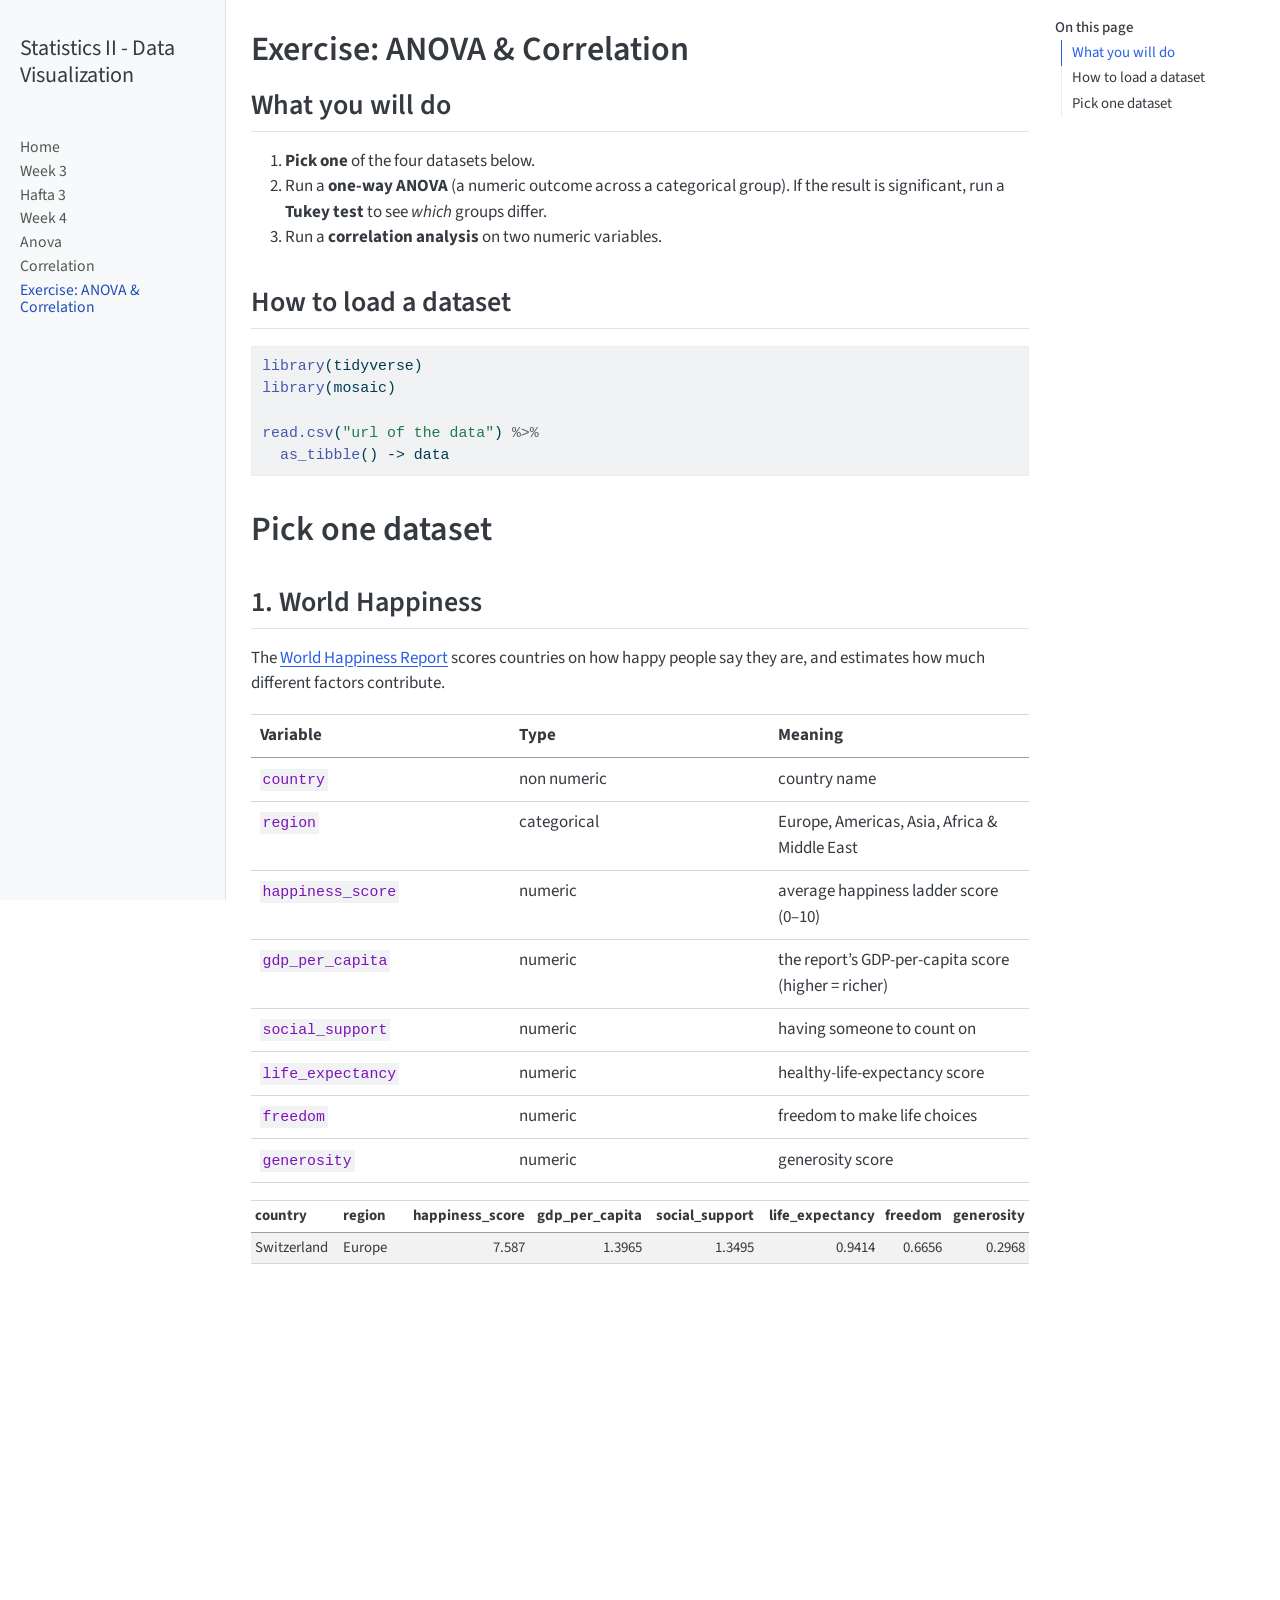
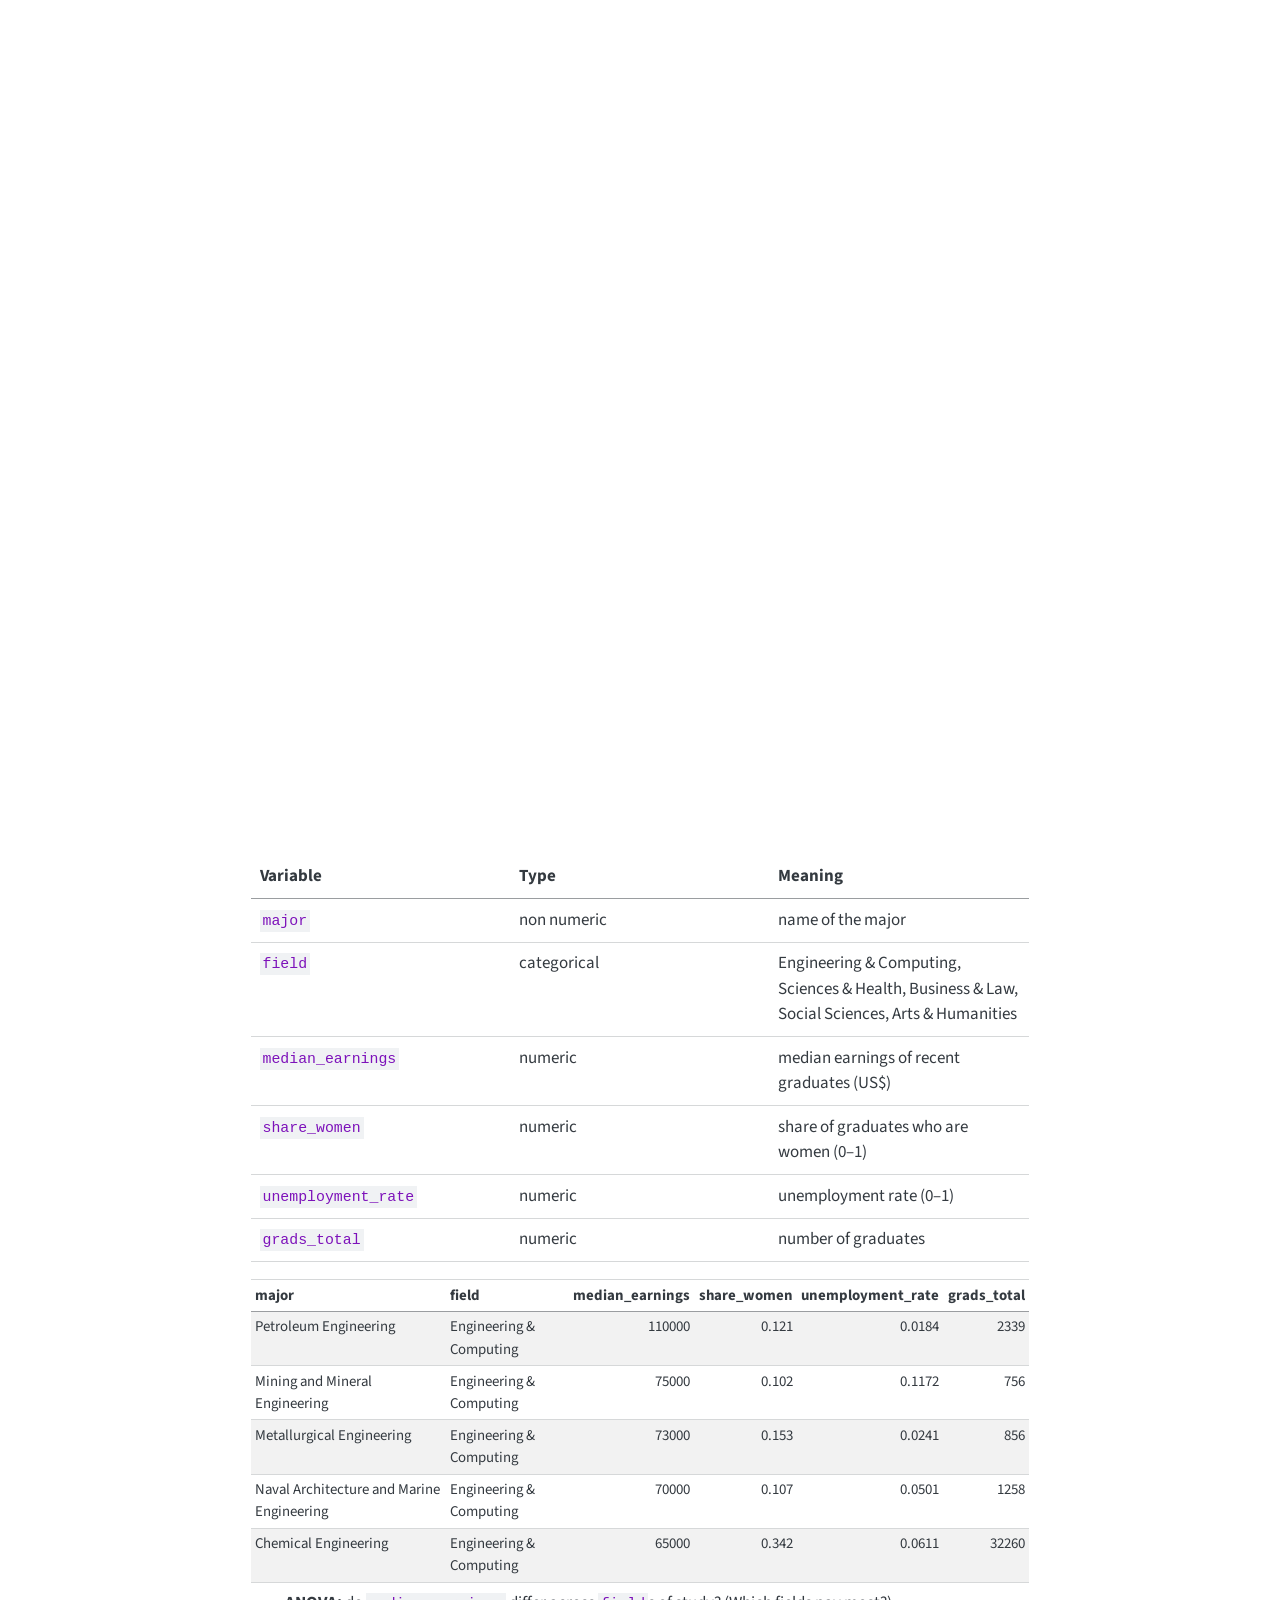
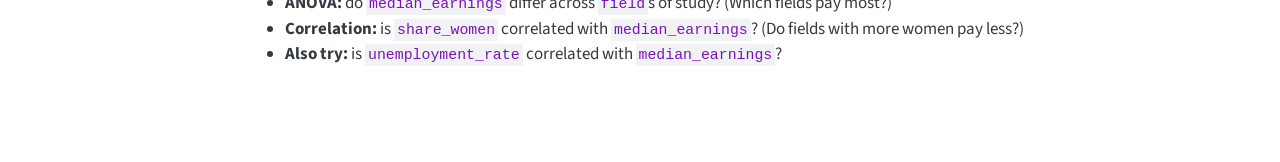
==== docs/exercises_anova_correlation.html @ 172fbef4 "Add ANOVA & correlation exercise with four real datasets New exercises_anova_correlation.qmd: studen" ====
<!DOCTYPE html>
<html xmlns="http://www.w3.org/1999/xhtml" lang="en" xml:lang="en"><head>

<meta charset="utf-8">
<meta name="generator" content="quarto-1.8.27">

<meta name="viewport" content="width=device-width, initial-scale=1.0, user-scalable=yes">


<title>Exercise: ANOVA &amp; Correlation – Statistics II - Data Visualization</title>
<style>
code{white-space: pre-wrap;}
span.smallcaps{font-variant: small-caps;}
div.columns{display: flex; gap: min(4vw, 1.5em);}
div.column{flex: auto; overflow-x: auto;}
div.hanging-indent{margin-left: 1.5em; text-indent: -1.5em;}
ul.task-list{list-style: none;}
ul.task-list li input[type="checkbox"] {
  width: 0.8em;
  margin: 0 0.8em 0.2em -1em; /* quarto-specific, see https://github.com/quarto-dev/quarto-cli/issues/4556 */ 
  vertical-align: middle;
}
/* CSS for syntax highlighting */
html { -webkit-text-size-adjust: 100%; }
pre > code.sourceCode { white-space: pre; position: relative; }
pre > code.sourceCode > span { display: inline-block; line-height: 1.25; }
pre > code.sourceCode > span:empty { height: 1.2em; }
.sourceCode { overflow: visible; }
code.sourceCode > span { color: inherit; text-decoration: inherit; }
div.sourceCode { margin: 1em 0; }
pre.sourceCode { margin: 0; }
@media screen {
div.sourceCode { overflow: auto; }
}
@media print {
pre > code.sourceCode { white-space: pre-wrap; }
pre > code.sourceCode > span { text-indent: -5em; padding-left: 5em; }
}
pre.numberSource code
  { counter-reset: source-line 0; }
pre.numberSource code > span
  { position: relative; left: -4em; counter-increment: source-line; }
pre.numberSource code > span > a:first-child::before
  { content: counter(source-line);
    position: relative; left: -1em; text-align: right; vertical-align: baseline;
    border: none; display: inline-block;
    -webkit-touch-callout: none; -webkit-user-select: none;
    -khtml-user-select: none; -moz-user-select: none;
    -ms-user-select: none; user-select: none;
    padding: 0 4px; width: 4em;
  }
pre.numberSource { margin-left: 3em;  padding-left: 4px; }
div.sourceCode
  {   }
@media screen {
pre > code.sourceCode > span > a:first-child::before { text-decoration: underline; }
}
</style>


<script src="site_libs/quarto-nav/quarto-nav.js"></script>
<script src="site_libs/quarto-nav/headroom.min.js"></script>
<script src="site_libs/clipboard/clipboard.min.js"></script>
<script src="site_libs/quarto-search/autocomplete.umd.js"></script>
<script src="site_libs/quarto-search/fuse.min.js"></script>
<script src="site_libs/quarto-search/quarto-search.js"></script>
<meta name="quarto:offset" content="./">
<script src="site_libs/quarto-html/quarto.js" type="module"></script>
<script src="site_libs/quarto-html/tabsets/tabsets.js" type="module"></script>
<script src="site_libs/quarto-html/axe/axe-check.js" type="module"></script>
<script src="site_libs/quarto-html/popper.min.js"></script>
<script src="site_libs/quarto-html/tippy.umd.min.js"></script>
<script src="site_libs/quarto-html/anchor.min.js"></script>
<link href="site_libs/quarto-html/tippy.css" rel="stylesheet">
<link href="site_libs/quarto-html/quarto-syntax-highlighting-ed96de9b727972fe78a7b5d16c58bf87.css" rel="stylesheet" id="quarto-text-highlighting-styles">
<script src="site_libs/bootstrap/bootstrap.min.js"></script>
<link href="site_libs/bootstrap/bootstrap-icons.css" rel="stylesheet">
<link href="site_libs/bootstrap/bootstrap-a35d343c8bdbcb87d3b82ed68e48a46c.min.css" rel="stylesheet" append-hash="true" id="quarto-bootstrap" data-mode="light">
<script id="quarto-search-options" type="application/json">{
  "location": "sidebar",
  "copy-button": false,
  "collapse-after": 3,
  "panel-placement": "start",
  "type": "textbox",
  "limit": 50,
  "keyboard-shortcut": [
    "f",
    "/",
    "s"
  ],
  "show-item-context": false,
  "language": {
    "search-no-results-text": "No results",
    "search-matching-documents-text": "matching documents",
    "search-copy-link-title": "Copy link to search",
    "search-hide-matches-text": "Hide additional matches",
    "search-more-match-text": "more match in this document",
    "search-more-matches-text": "more matches in this document",
    "search-clear-button-title": "Clear",
    "search-text-placeholder": "",
    "search-detached-cancel-button-title": "Cancel",
    "search-submit-button-title": "Submit",
    "search-label": "Search"
  }
}</script>


</head>

<body class="nav-sidebar docked quarto-light">

<div id="quarto-search-results"></div>
  <header id="quarto-header" class="headroom fixed-top">
  <nav class="quarto-secondary-nav">
    <div class="container-fluid d-flex">
      <button type="button" class="quarto-btn-toggle btn" data-bs-toggle="collapse" role="button" data-bs-target=".quarto-sidebar-collapse-item" aria-controls="quarto-sidebar" aria-expanded="false" aria-label="Toggle sidebar navigation" onclick="if (window.quartoToggleHeadroom) { window.quartoToggleHeadroom(); }">
        <i class="bi bi-layout-text-sidebar-reverse"></i>
      </button>
        <nav class="quarto-page-breadcrumbs" aria-label="breadcrumb"><ol class="breadcrumb"><li class="breadcrumb-item"><a href="./exercises_anova_correlation.html">Exercise: ANOVA &amp; Correlation</a></li></ol></nav>
        <a class="flex-grow-1" role="navigation" data-bs-toggle="collapse" data-bs-target=".quarto-sidebar-collapse-item" aria-controls="quarto-sidebar" aria-expanded="false" aria-label="Toggle sidebar navigation" onclick="if (window.quartoToggleHeadroom) { window.quartoToggleHeadroom(); }">      
        </a>
      <button type="button" class="btn quarto-search-button" aria-label="Search" onclick="window.quartoOpenSearch();">
        <i class="bi bi-search"></i>
      </button>
    </div>
  </nav>
</header>
<!-- content -->
<div id="quarto-content" class="quarto-container page-columns page-rows-contents page-layout-article">
<!-- sidebar -->
  <nav id="quarto-sidebar" class="sidebar collapse collapse-horizontal quarto-sidebar-collapse-item sidebar-navigation docked overflow-auto">
    <div class="pt-lg-2 mt-2 text-left sidebar-header">
    <div class="sidebar-title mb-0 py-0">
      <a href="./">Statistics II - Data Visualization</a> 
    </div>
      </div>
        <div class="mt-2 flex-shrink-0 align-items-center">
        <div class="sidebar-search">
        <div id="quarto-search" class="" title="Search"></div>
        </div>
        </div>
    <div class="sidebar-menu-container"> 
    <ul class="list-unstyled mt-1">
        <li class="sidebar-item">
  <div class="sidebar-item-container"> 
  <a href="./index.html" class="sidebar-item-text sidebar-link">
 <span class="menu-text">Home</span></a>
  </div>
</li>
        <li class="sidebar-item">
  <div class="sidebar-item-container"> 
  <a href="./slides.html" class="sidebar-item-text sidebar-link">
 <span class="menu-text">Week 3</span></a>
  </div>
</li>
        <li class="sidebar-item">
  <div class="sidebar-item-container"> 
  <a href="./slides_tr.html" class="sidebar-item-text sidebar-link">
 <span class="menu-text">Hafta 3</span></a>
  </div>
</li>
        <li class="sidebar-item">
  <div class="sidebar-item-container"> 
  <a href="./slides_week4.html" class="sidebar-item-text sidebar-link">
 <span class="menu-text">Week 4</span></a>
  </div>
</li>
        <li class="sidebar-item">
  <div class="sidebar-item-container"> 
  <a href="./slides_week8.html" class="sidebar-item-text sidebar-link">
 <span class="menu-text">Anova</span></a>
  </div>
</li>
        <li class="sidebar-item">
  <div class="sidebar-item-container"> 
  <a href="./slides_week9.html" class="sidebar-item-text sidebar-link">
 <span class="menu-text">Correlation</span></a>
  </div>
</li>
        <li class="sidebar-item">
  <div class="sidebar-item-container"> 
  <a href="./exercises_anova_correlation.html" class="sidebar-item-text sidebar-link active">
 <span class="menu-text">Exercise: ANOVA &amp; Correlation</span></a>
  </div>
</li>
    </ul>
    </div>
</nav>
<div id="quarto-sidebar-glass" class="quarto-sidebar-collapse-item" data-bs-toggle="collapse" data-bs-target=".quarto-sidebar-collapse-item"></div>
<!-- margin-sidebar -->
    <div id="quarto-margin-sidebar" class="sidebar margin-sidebar">
        <nav id="TOC" role="doc-toc" class="toc-active">
    <h2 id="toc-title">On this page</h2>
   
  <ul>
  <li><a href="#what-you-will-do" id="toc-what-you-will-do" class="nav-link active" data-scroll-target="#what-you-will-do">What you will do</a></li>
  <li><a href="#how-to-load-a-dataset" id="toc-how-to-load-a-dataset" class="nav-link" data-scroll-target="#how-to-load-a-dataset">How to load a dataset</a></li>
  <li><a href="#pick-one-dataset" id="toc-pick-one-dataset" class="nav-link" data-scroll-target="#pick-one-dataset">Pick one dataset</a>
  <ul class="collapse">
  <li><a href="#happiness" id="toc-happiness" class="nav-link" data-scroll-target="#happiness">1. World Happiness</a></li>
  <li><a href="#fifa" id="toc-fifa" class="nav-link" data-scroll-target="#fifa">2. FIFA Football Players</a></li>
  <li><a href="#boxoffice" id="toc-boxoffice" class="nav-link" data-scroll-target="#boxoffice">3. Box Office</a></li>
  <li><a href="#majors" id="toc-majors" class="nav-link" data-scroll-target="#majors">4. College Majors &amp; Earnings</a></li>
  </ul></li>
  </ul>
</nav>
    </div>
<!-- main -->
<main class="content" id="quarto-document-content">

<header id="title-block-header" class="quarto-title-block default">
<div class="quarto-title">
<h1 class="title">Exercise: ANOVA &amp; Correlation</h1>
</div>



<div class="quarto-title-meta">

    
  
    
  </div>
  


</header>


<section id="what-you-will-do" class="level2">
<h2 class="anchored" data-anchor-id="what-you-will-do">What you will do</h2>
<ol type="1">
<li><strong>Pick one</strong> of the four datasets below.</li>
<li>Run a <strong>one-way ANOVA</strong> (a numeric outcome across a categorical group). If the result is significant, run a <strong>Tukey test</strong> to see <em>which</em> groups differ.</li>
<li>Run a <strong>correlation analysis</strong> on two numeric variables.</li>
</ol>
</section>
<section id="how-to-load-a-dataset" class="level2">
<h2 class="anchored" data-anchor-id="how-to-load-a-dataset">How to load a dataset</h2>
<div class="cell">
<div class="code-copy-outer-scaffold"><div class="sourceCode cell-code" id="cb1"><pre class="sourceCode r code-with-copy"><code class="sourceCode r"><span id="cb1-1"><a href="#cb1-1" aria-hidden="true" tabindex="-1"></a><span class="fu">library</span>(tidyverse)</span>
<span id="cb1-2"><a href="#cb1-2" aria-hidden="true" tabindex="-1"></a><span class="fu">library</span>(mosaic)</span>
<span id="cb1-3"><a href="#cb1-3" aria-hidden="true" tabindex="-1"></a></span>
<span id="cb1-4"><a href="#cb1-4" aria-hidden="true" tabindex="-1"></a><span class="fu">read.csv</span>(<span class="st">"url of the data"</span>) <span class="sc">%&gt;%</span></span>
<span id="cb1-5"><a href="#cb1-5" aria-hidden="true" tabindex="-1"></a>  <span class="fu">as_tibble</span>() <span class="ot">-&gt;</span> data</span></code></pre></div><button title="Copy to Clipboard" class="code-copy-button"><i class="bi"></i></button></div>
</div>
</section>
<section id="pick-one-dataset" class="level1">
<h1>Pick one dataset</h1>
<section id="happiness" class="level2">
<h2 class="anchored" data-anchor-id="happiness">1. World Happiness</h2>
<p>The <a href="https://worldhappiness.report/">World Happiness Report</a> scores countries on how happy people say they are, and estimates how much different factors contribute.</p>
<table class="caption-top table">
<colgroup>
<col style="width: 33%">
<col style="width: 33%">
<col style="width: 33%">
</colgroup>
<thead>
<tr class="header">
<th>Variable</th>
<th>Type</th>
<th>Meaning</th>
</tr>
</thead>
<tbody>
<tr class="odd">
<td><code>country</code></td>
<td>non numeric</td>
<td>country name</td>
</tr>
<tr class="even">
<td><code>region</code></td>
<td>categorical</td>
<td>Europe, Americas, Asia, Africa &amp; Middle East</td>
</tr>
<tr class="odd">
<td><code>happiness_score</code></td>
<td>numeric</td>
<td>average happiness ladder score (0–10)</td>
</tr>
<tr class="even">
<td><code>gdp_per_capita</code></td>
<td>numeric</td>
<td>the report’s GDP-per-capita score (higher = richer)</td>
</tr>
<tr class="odd">
<td><code>social_support</code></td>
<td>numeric</td>
<td>having someone to count on</td>
</tr>
<tr class="even">
<td><code>life_expectancy</code></td>
<td>numeric</td>
<td>healthy-life-expectancy score</td>
</tr>
<tr class="odd">
<td><code>freedom</code></td>
<td>numeric</td>
<td>freedom to make life choices</td>
</tr>
<tr class="even">
<td><code>generosity</code></td>
<td>numeric</td>
<td>generosity score</td>
</tr>
</tbody>
</table>
<div class="cell">
<div class="cell-output-display">
<table class="caption-top table table-sm table-striped small">
<colgroup>
<col style="width: 11%">
<col style="width: 8%">
<col style="width: 15%">
<col style="width: 14%">
<col style="width: 14%">
<col style="width: 15%">
<col style="width: 7%">
<col style="width: 10%">
</colgroup>
<thead>
<tr class="header">
<th style="text-align: left;">country</th>
<th style="text-align: left;">region</th>
<th style="text-align: right;">happiness_score</th>
<th style="text-align: right;">gdp_per_capita</th>
<th style="text-align: right;">social_support</th>
<th style="text-align: right;">life_expectancy</th>
<th style="text-align: right;">freedom</th>
<th style="text-align: right;">generosity</th>
</tr>
</thead>
<tbody>
<tr class="odd">
<td style="text-align: left;">Switzerland</td>
<td style="text-align: left;">Europe</td>
<td style="text-align: right;">7.587</td>
<td style="text-align: right;">1.3965</td>
<td style="text-align: right;">1.3495</td>
<td style="text-align: right;">0.9414</td>
<td style="text-align: right;">0.6656</td>
<td style="text-align: right;">0.2968</td>
</tr>
<tr class="even">
<td style="text-align: left;">Iceland</td>
<td style="text-align: left;">Europe</td>
<td style="text-align: right;">7.561</td>
<td style="text-align: right;">1.3023</td>
<td style="text-align: right;">1.4022</td>
<td style="text-align: right;">0.9478</td>
<td style="text-align: right;">0.6288</td>
<td style="text-align: right;">0.4363</td>
</tr>
<tr class="odd">
<td style="text-align: left;">Denmark</td>
<td style="text-align: left;">Europe</td>
<td style="text-align: right;">7.527</td>
<td style="text-align: right;">1.3255</td>
<td style="text-align: right;">1.3606</td>
<td style="text-align: right;">0.8746</td>
<td style="text-align: right;">0.6494</td>
<td style="text-align: right;">0.3414</td>
</tr>
<tr class="even">
<td style="text-align: left;">Norway</td>
<td style="text-align: left;">Europe</td>
<td style="text-align: right;">7.522</td>
<td style="text-align: right;">1.4590</td>
<td style="text-align: right;">1.3310</td>
<td style="text-align: right;">0.8852</td>
<td style="text-align: right;">0.6697</td>
<td style="text-align: right;">0.3470</td>
</tr>
<tr class="odd">
<td style="text-align: left;">Canada</td>
<td style="text-align: left;">Americas</td>
<td style="text-align: right;">7.427</td>
<td style="text-align: right;">1.3263</td>
<td style="text-align: right;">1.3226</td>
<td style="text-align: right;">0.9056</td>
<td style="text-align: right;">0.6330</td>
<td style="text-align: right;">0.4581</td>
</tr>
</tbody>
</table>
</div>
</div>
<ul>
<li><strong>ANOVA:</strong> does average <code>happiness_score</code> differ across <code>region</code>s?</li>
<li><strong>Correlation:</strong> is <code>gdp_per_capita</code> correlated with <code>happiness_score</code>? (Does money buy happiness?)</li>
<li><strong>Also try:</strong> is <code>generosity</code> correlated with <code>happiness_score</code>?</li>
</ul>
</section>
<section id="fifa" class="level2">
<h2 class="anchored" data-anchor-id="fifa">2. FIFA Football Players</h2>
<p>Ratings and market values of footballers from the FIFA 19 database. Think of a player’s market value as the <strong>price of talent in a labour market</strong>.</p>
<table class="caption-top table">
<colgroup>
<col style="width: 33%">
<col style="width: 33%">
<col style="width: 33%">
</colgroup>
<thead>
<tr class="header">
<th>Variable</th>
<th>Type</th>
<th>Meaning</th>
</tr>
</thead>
<tbody>
<tr class="odd">
<td><code>name</code>, <code>nationality</code>, <code>club</code></td>
<td>non numeric</td>
<td>who the player is</td>
</tr>
<tr class="even">
<td><code>position</code></td>
<td>categorical</td>
<td>Goalkeeper, Defender, Midfielder, Forward</td>
</tr>
<tr class="odd">
<td><code>reputation</code></td>
<td>categorical</td>
<td>international fame: <code>1-star</code> (least) … <code>3-star</code> (most)</td>
</tr>
<tr class="even">
<td><code>age</code></td>
<td>numeric</td>
<td>age in years</td>
</tr>
<tr class="odd">
<td><code>age_group</code></td>
<td>categorical</td>
<td>age band: 21 or under, 22–25, 26–29, 30+</td>
</tr>
<tr class="even">
<td><code>overall</code></td>
<td>numeric</td>
<td>overall skill rating (0–100)</td>
</tr>
<tr class="odd">
<td><code>potential</code></td>
<td>numeric</td>
<td>potential rating</td>
</tr>
<tr class="even">
<td><code>value_million_eur</code></td>
<td>numeric</td>
<td>market value, in million €</td>
</tr>
<tr class="odd">
<td><code>wage_thousand_eur</code></td>
<td>numeric</td>
<td>weekly wage, in thousand €</td>
</tr>
</tbody>
</table>
<div class="cell">
<div class="cell-output-display">
<table class="caption-top table table-sm table-striped small">
<colgroup>
<col style="width: 14%">
<col style="width: 2%">
<col style="width: 7%">
<col style="width: 8%">
<col style="width: 11%">
<col style="width: 7%">
<col style="width: 5%">
<col style="width: 7%">
<col style="width: 13%">
<col style="width: 13%">
<col style="width: 7%">
</colgroup>
<thead>
<tr class="header">
<th style="text-align: left;">name</th>
<th style="text-align: right;">age</th>
<th style="text-align: left;">age_group</th>
<th style="text-align: left;">nationality</th>
<th style="text-align: left;">club</th>
<th style="text-align: left;">position</th>
<th style="text-align: right;">overall</th>
<th style="text-align: right;">potential</th>
<th style="text-align: right;">value_million_eur</th>
<th style="text-align: right;">wage_thousand_eur</th>
<th style="text-align: left;">reputation</th>
</tr>
</thead>
<tbody>
<tr class="odd">
<td style="text-align: left;">Coutinho</td>
<td style="text-align: right;">26</td>
<td style="text-align: left;">26-29</td>
<td style="text-align: left;">Brazil</td>
<td style="text-align: left;">FC Barcelona</td>
<td style="text-align: left;">Forward</td>
<td style="text-align: right;">88</td>
<td style="text-align: right;">89</td>
<td style="text-align: right;">69.5</td>
<td style="text-align: right;">340</td>
<td style="text-align: left;">3-star</td>
</tr>
<tr class="even">
<td style="text-align: left;">S. Milinković-Savić</td>
<td style="text-align: right;">23</td>
<td style="text-align: left;">22-25</td>
<td style="text-align: left;">Serbia</td>
<td style="text-align: left;">Lazio</td>
<td style="text-align: left;">Midfielder</td>
<td style="text-align: right;">85</td>
<td style="text-align: right;">90</td>
<td style="text-align: right;">50.5</td>
<td style="text-align: right;">73</td>
<td style="text-align: left;">2-star</td>
</tr>
<tr class="odd">
<td style="text-align: left;">E. Banega</td>
<td style="text-align: right;">30</td>
<td style="text-align: left;">30+</td>
<td style="text-align: left;">Argentina</td>
<td style="text-align: left;">Sevilla FC</td>
<td style="text-align: left;">Midfielder</td>
<td style="text-align: right;">84</td>
<td style="text-align: right;">84</td>
<td style="text-align: right;">29.0</td>
<td style="text-align: right;">31</td>
<td style="text-align: left;">3-star</td>
</tr>
<tr class="even">
<td style="text-align: left;">T. Lemar</td>
<td style="text-align: right;">22</td>
<td style="text-align: left;">22-25</td>
<td style="text-align: left;">France</td>
<td style="text-align: left;">Atlético Madrid</td>
<td style="text-align: left;">Midfielder</td>
<td style="text-align: right;">83</td>
<td style="text-align: right;">89</td>
<td style="text-align: right;">35.5</td>
<td style="text-align: right;">64</td>
<td style="text-align: left;">3-star</td>
</tr>
<tr class="odd">
<td style="text-align: left;">Allan</td>
<td style="text-align: right;">27</td>
<td style="text-align: left;">26-29</td>
<td style="text-align: left;">Brazil</td>
<td style="text-align: left;">Napoli</td>
<td style="text-align: left;">Midfielder</td>
<td style="text-align: right;">83</td>
<td style="text-align: right;">83</td>
<td style="text-align: right;">26.5</td>
<td style="text-align: right;">87</td>
<td style="text-align: left;">2-star</td>
</tr>
</tbody>
</table>
</div>
</div>
<ul>
<li><strong>ANOVA:</strong> does <code>value_million_eur</code> differ across <code>age_group</code>s? (Do players peak in market value at a certain age?)</li>
<li><strong>Correlation:</strong> is <code>overall</code> rating correlated with <code>value_million_eur</code>? (Does skill set the price?)</li>
<li><strong>Also try:</strong> does <code>value_million_eur</code> differ across <code>position</code>s? (Are forwards worth more than defenders — or not?)</li>
</ul>
</section>
<section id="boxoffice" class="level2">
<h2 class="anchored" data-anchor-id="boxoffice">3. Box Office</h2>
<p>Budgets, ratings and worldwide box-office takings for Hollywood films. Think of a film as an investment.</p>
<table class="caption-top table">
<colgroup>
<col style="width: 33%">
<col style="width: 33%">
<col style="width: 33%">
</colgroup>
<thead>
<tr class="header">
<th>Variable</th>
<th>Type</th>
<th>Meaning</th>
</tr>
</thead>
<tbody>
<tr class="odd">
<td><code>title</code></td>
<td>non numeric</td>
<td>film title</td>
</tr>
<tr class="even">
<td><code>genre</code></td>
<td>categorical</td>
<td>Action, Adventure, Comedy, Drama, Horror</td>
</tr>
<tr class="odd">
<td><code>budget_million</code></td>
<td>numeric</td>
<td>production budget, in million US$</td>
</tr>
<tr class="even">
<td><code>worldwide_gross_million</code></td>
<td>numeric</td>
<td>worldwide box-office, in million US$</td>
</tr>
<tr class="odd">
<td><code>imdb_rating</code></td>
<td>numeric</td>
<td>IMDb rating (0–10)</td>
</tr>
<tr class="even">
<td><code>rotten_tomatoes</code></td>
<td>numeric</td>
<td>Rotten Tomatoes score (0–100)</td>
</tr>
<tr class="odd">
<td><code>running_time_min</code></td>
<td>numeric</td>
<td>length in minutes</td>
</tr>
<tr class="even">
<td><code>mpaa_rating</code></td>
<td>non numeric</td>
<td>MPAA rating (G, PG, PG-13, R, …)</td>
</tr>
</tbody>
</table>
<div class="cell">
<div class="cell-output-display">
<table class="caption-top table table-sm table-striped small">
<colgroup>
<col style="width: 27%">
<col style="width: 6%">
<col style="width: 10%">
<col style="width: 16%">
<col style="width: 8%">
<col style="width: 10%">
<col style="width: 11%">
<col style="width: 8%">
</colgroup>
<thead>
<tr class="header">
<th style="text-align: left;">title</th>
<th style="text-align: left;">genre</th>
<th style="text-align: right;">budget_million</th>
<th style="text-align: right;">worldwide_gross_million</th>
<th style="text-align: right;">imdb_rating</th>
<th style="text-align: right;">rotten_tomatoes</th>
<th style="text-align: right;">running_time_min</th>
<th style="text-align: left;">mpaa_rating</th>
</tr>
</thead>
<tbody>
<tr class="odd">
<td style="text-align: left;">Jurassic Park</td>
<td style="text-align: left;">Action</td>
<td style="text-align: right;">63</td>
<td style="text-align: right;">923.07</td>
<td style="text-align: right;">7.9</td>
<td style="text-align: right;">87</td>
<td style="text-align: right;">NA</td>
<td style="text-align: left;">PG-13</td>
</tr>
<tr class="even">
<td style="text-align: left;">Harry Potter and the Goblet of Fire</td>
<td style="text-align: left;">Adventure</td>
<td style="text-align: right;">150</td>
<td style="text-align: right;">896.01</td>
<td style="text-align: right;">7.6</td>
<td style="text-align: right;">88</td>
<td style="text-align: right;">157</td>
<td style="text-align: left;">PG-13</td>
</tr>
<tr class="odd">
<td style="text-align: left;">Star Wars Ep. III: Revenge of the Sith</td>
<td style="text-align: left;">Adventure</td>
<td style="text-align: right;">115</td>
<td style="text-align: right;">849.00</td>
<td style="text-align: right;">NA</td>
<td style="text-align: right;">NA</td>
<td style="text-align: right;">140</td>
<td style="text-align: left;">PG-13</td>
</tr>
<tr class="even">
<td style="text-align: left;">Shrek the Third</td>
<td style="text-align: left;">Adventure</td>
<td style="text-align: right;">160</td>
<td style="text-align: right;">798.96</td>
<td style="text-align: right;">6.1</td>
<td style="text-align: right;">41</td>
<td style="text-align: right;">92</td>
<td style="text-align: left;">PG</td>
</tr>
<tr class="odd">
<td style="text-align: left;">Harry Potter and the Prisoner of Azkaban</td>
<td style="text-align: left;">Adventure</td>
<td style="text-align: right;">130</td>
<td style="text-align: right;">795.54</td>
<td style="text-align: right;">7.7</td>
<td style="text-align: right;">90</td>
<td style="text-align: right;">141</td>
<td style="text-align: left;">PG</td>
</tr>
</tbody>
</table>
</div>
</div>
<ul>
<li><strong>ANOVA:</strong> does <code>worldwide_gross_million</code> differ across <code>genre</code>s? (Do some genres earn more?)</li>
<li><strong>Correlation:</strong> is <code>budget_million</code> correlated with <code>worldwide_gross_million</code>? (Does spending more earn more?)</li>
<li><strong>Also try:</strong> is <code>imdb_rating</code> correlated with <code>worldwide_gross_million</code>? (Do better-rated films earn more?)</li>
</ul>
</section>
<section id="majors" class="level2">
<h2 class="anchored" data-anchor-id="majors">4. College Majors &amp; Earnings</h2>
<p>Recent US graduates by major: what they earn, how many are women, and how often they’re unemployed (US Census ACS data).</p>
<table class="caption-top table">
<colgroup>
<col style="width: 33%">
<col style="width: 33%">
<col style="width: 33%">
</colgroup>
<thead>
<tr class="header">
<th>Variable</th>
<th>Type</th>
<th>Meaning</th>
</tr>
</thead>
<tbody>
<tr class="odd">
<td><code>major</code></td>
<td>non numeric</td>
<td>name of the major</td>
</tr>
<tr class="even">
<td><code>field</code></td>
<td>categorical</td>
<td>Engineering &amp; Computing, Sciences &amp; Health, Business &amp; Law, Social Sciences, Arts &amp; Humanities</td>
</tr>
<tr class="odd">
<td><code>median_earnings</code></td>
<td>numeric</td>
<td>median earnings of recent graduates (US$)</td>
</tr>
<tr class="even">
<td><code>share_women</code></td>
<td>numeric</td>
<td>share of graduates who are women (0–1)</td>
</tr>
<tr class="odd">
<td><code>unemployment_rate</code></td>
<td>numeric</td>
<td>unemployment rate (0–1)</td>
</tr>
<tr class="even">
<td><code>grads_total</code></td>
<td>numeric</td>
<td>number of graduates</td>
</tr>
</tbody>
</table>
<div class="cell">
<div class="cell-output-display">
<table class="caption-top table table-sm table-striped small">
<colgroup>
<col style="width: 33%">
<col style="width: 19%">
<col style="width: 12%">
<col style="width: 9%">
<col style="width: 14%">
<col style="width: 9%">
</colgroup>
<thead>
<tr class="header">
<th style="text-align: left;">major</th>
<th style="text-align: left;">field</th>
<th style="text-align: right;">median_earnings</th>
<th style="text-align: right;">share_women</th>
<th style="text-align: right;">unemployment_rate</th>
<th style="text-align: right;">grads_total</th>
</tr>
</thead>
<tbody>
<tr class="odd">
<td style="text-align: left;">Petroleum Engineering</td>
<td style="text-align: left;">Engineering &amp; Computing</td>
<td style="text-align: right;">110000</td>
<td style="text-align: right;">0.121</td>
<td style="text-align: right;">0.0184</td>
<td style="text-align: right;">2339</td>
</tr>
<tr class="even">
<td style="text-align: left;">Mining and Mineral Engineering</td>
<td style="text-align: left;">Engineering &amp; Computing</td>
<td style="text-align: right;">75000</td>
<td style="text-align: right;">0.102</td>
<td style="text-align: right;">0.1172</td>
<td style="text-align: right;">756</td>
</tr>
<tr class="odd">
<td style="text-align: left;">Metallurgical Engineering</td>
<td style="text-align: left;">Engineering &amp; Computing</td>
<td style="text-align: right;">73000</td>
<td style="text-align: right;">0.153</td>
<td style="text-align: right;">0.0241</td>
<td style="text-align: right;">856</td>
</tr>
<tr class="even">
<td style="text-align: left;">Naval Architecture and Marine Engineering</td>
<td style="text-align: left;">Engineering &amp; Computing</td>
<td style="text-align: right;">70000</td>
<td style="text-align: right;">0.107</td>
<td style="text-align: right;">0.0501</td>
<td style="text-align: right;">1258</td>
</tr>
<tr class="odd">
<td style="text-align: left;">Chemical Engineering</td>
<td style="text-align: left;">Engineering &amp; Computing</td>
<td style="text-align: right;">65000</td>
<td style="text-align: right;">0.342</td>
<td style="text-align: right;">0.0611</td>
<td style="text-align: right;">32260</td>
</tr>
</tbody>
</table>
</div>
</div>
<ul>
<li><strong>ANOVA:</strong> do <code>median_earnings</code> differ across <code>field</code>s of study? (Which fields pay most?)</li>
<li><strong>Correlation:</strong> is <code>share_women</code> correlated with <code>median_earnings</code>? (Do fields with more women pay less?)</li>
<li><strong>Also try:</strong> is <code>unemployment_rate</code> correlated with <code>median_earnings</code>?</li>
</ul>


</section>
</section>

</main> <!-- /main -->
<script id="quarto-html-after-body" type="application/javascript">
  window.document.addEventListener("DOMContentLoaded", function (event) {
    const icon = "";
    const anchorJS = new window.AnchorJS();
    anchorJS.options = {
      placement: 'right',
      icon: icon
    };
    anchorJS.add('.anchored');
    const isCodeAnnotation = (el) => {
      for (const clz of el.classList) {
        if (clz.startsWith('code-annotation-')) {                     
          return true;
        }
      }
      return false;
    }
    const onCopySuccess = function(e) {
      // button target
      const button = e.trigger;
      // don't keep focus
      button.blur();
      // flash "checked"
      button.classList.add('code-copy-button-checked');
      var currentTitle = button.getAttribute("title");
      button.setAttribute("title", "Copied!");
      let tooltip;
      if (window.bootstrap) {
        button.setAttribute("data-bs-toggle", "tooltip");
        button.setAttribute("data-bs-placement", "left");
        button.setAttribute("data-bs-title", "Copied!");
        tooltip = new bootstrap.Tooltip(button, 
          { trigger: "manual", 
            customClass: "code-copy-button-tooltip",
            offset: [0, -8]});
        tooltip.show();    
      }
      setTimeout(function() {
        if (tooltip) {
          tooltip.hide();
          button.removeAttribute("data-bs-title");
          button.removeAttribute("data-bs-toggle");
          button.removeAttribute("data-bs-placement");
        }
        button.setAttribute("title", currentTitle);
        button.classList.remove('code-copy-button-checked');
      }, 1000);
      // clear code selection
      e.clearSelection();
    }
    const getTextToCopy = function(trigger) {
      const outerScaffold = trigger.parentElement.cloneNode(true);
      const codeEl = outerScaffold.querySelector('code');
      for (const childEl of codeEl.children) {
        if (isCodeAnnotation(childEl)) {
          childEl.remove();
        }
      }
      return codeEl.innerText;
    }
    const clipboard = new window.ClipboardJS('.code-copy-button:not([data-in-quarto-modal])', {
      text: getTextToCopy
    });
    clipboard.on('success', onCopySuccess);
    if (window.document.getElementById('quarto-embedded-source-code-modal')) {
      const clipboardModal = new window.ClipboardJS('.code-copy-button[data-in-quarto-modal]', {
        text: getTextToCopy,
        container: window.document.getElementById('quarto-embedded-source-code-modal')
      });
      clipboardModal.on('success', onCopySuccess);
    }
      var localhostRegex = new RegExp(/^(?:http|https):\/\/localhost\:?[0-9]*\//);
      var mailtoRegex = new RegExp(/^mailto:/);
        var filterRegex = new RegExp('/' + window.location.host + '/');
      var isInternal = (href) => {
          return filterRegex.test(href) || localhostRegex.test(href) || mailtoRegex.test(href);
      }
      // Inspect non-navigation links and adorn them if external
     var links = window.document.querySelectorAll('a[href]:not(.nav-link):not(.navbar-brand):not(.toc-action):not(.sidebar-link):not(.sidebar-item-toggle):not(.pagination-link):not(.no-external):not([aria-hidden]):not(.dropdown-item):not(.quarto-navigation-tool):not(.about-link)');
      for (var i=0; i<links.length; i++) {
        const link = links[i];
        if (!isInternal(link.href)) {
          // undo the damage that might have been done by quarto-nav.js in the case of
          // links that we want to consider external
          if (link.dataset.originalHref !== undefined) {
            link.href = link.dataset.originalHref;
          }
        }
      }
    function tippyHover(el, contentFn, onTriggerFn, onUntriggerFn) {
      const config = {
        allowHTML: true,
        maxWidth: 500,
        delay: 100,
        arrow: false,
        appendTo: function(el) {
            return el.parentElement;
        },
        interactive: true,
        interactiveBorder: 10,
        theme: 'quarto',
        placement: 'bottom-start',
      };
      if (contentFn) {
        config.content = contentFn;
      }
      if (onTriggerFn) {
        config.onTrigger = onTriggerFn;
      }
      if (onUntriggerFn) {
        config.onUntrigger = onUntriggerFn;
      }
      window.tippy(el, config); 
    }
    const noterefs = window.document.querySelectorAll('a[role="doc-noteref"]');
    for (var i=0; i<noterefs.length; i++) {
      const ref = noterefs[i];
      tippyHover(ref, function() {
        // use id or data attribute instead here
        let href = ref.getAttribute('data-footnote-href') || ref.getAttribute('href');
        try { href = new URL(href).hash; } catch {}
        const id = href.replace(/^#\/?/, "");
        const note = window.document.getElementById(id);
        if (note) {
          return note.innerHTML;
        } else {
          return "";
        }
      });
    }
    const xrefs = window.document.querySelectorAll('a.quarto-xref');
    const processXRef = (id, note) => {
      // Strip column container classes
      const stripColumnClz = (el) => {
        el.classList.remove("page-full", "page-columns");
        if (el.children) {
          for (const child of el.children) {
            stripColumnClz(child);
          }
        }
      }
      stripColumnClz(note)
      if (id === null || id.startsWith('sec-')) {
        // Special case sections, only their first couple elements
        const container = document.createElement("div");
        if (note.children && note.children.length > 2) {
          container.appendChild(note.children[0].cloneNode(true));
          for (let i = 1; i < note.children.length; i++) {
            const child = note.children[i];
            if (child.tagName === "P" && child.innerText === "") {
              continue;
            } else {
              container.appendChild(child.cloneNode(true));
              break;
            }
          }
          if (window.Quarto?.typesetMath) {
            window.Quarto.typesetMath(container);
          }
          return container.innerHTML
        } else {
          if (window.Quarto?.typesetMath) {
            window.Quarto.typesetMath(note);
          }
          return note.innerHTML;
        }
      } else {
        // Remove any anchor links if they are present
        const anchorLink = note.querySelector('a.anchorjs-link');
        if (anchorLink) {
          anchorLink.remove();
        }
        if (window.Quarto?.typesetMath) {
          window.Quarto.typesetMath(note);
        }
        if (note.classList.contains("callout")) {
          return note.outerHTML;
        } else {
          return note.innerHTML;
        }
      }
    }
    for (var i=0; i<xrefs.length; i++) {
      const xref = xrefs[i];
      tippyHover(xref, undefined, function(instance) {
        instance.disable();
        let url = xref.getAttribute('href');
        let hash = undefined; 
        if (url.startsWith('#')) {
          hash = url;
        } else {
          try { hash = new URL(url).hash; } catch {}
        }
        if (hash) {
          const id = hash.replace(/^#\/?/, "");
          const note = window.document.getElementById(id);
          if (note !== null) {
            try {
              const html = processXRef(id, note.cloneNode(true));
              instance.setContent(html);
            } finally {
              instance.enable();
              instance.show();
            }
          } else {
            // See if we can fetch this
            fetch(url.split('#')[0])
            .then(res => res.text())
            .then(html => {
              const parser = new DOMParser();
              const htmlDoc = parser.parseFromString(html, "text/html");
              const note = htmlDoc.getElementById(id);
              if (note !== null) {
                const html = processXRef(id, note);
                instance.setContent(html);
              } 
            }).finally(() => {
              instance.enable();
              instance.show();
            });
          }
        } else {
          // See if we can fetch a full url (with no hash to target)
          // This is a special case and we should probably do some content thinning / targeting
          fetch(url)
          .then(res => res.text())
          .then(html => {
            const parser = new DOMParser();
            const htmlDoc = parser.parseFromString(html, "text/html");
            const note = htmlDoc.querySelector('main.content');
            if (note !== null) {
              // This should only happen for chapter cross references
              // (since there is no id in the URL)
              // remove the first header
              if (note.children.length > 0 && note.children[0].tagName === "HEADER") {
                note.children[0].remove();
              }
              const html = processXRef(null, note);
              instance.setContent(html);
            } 
          }).finally(() => {
            instance.enable();
            instance.show();
          });
        }
      }, function(instance) {
      });
    }
        let selectedAnnoteEl;
        const selectorForAnnotation = ( cell, annotation) => {
          let cellAttr = 'data-code-cell="' + cell + '"';
          let lineAttr = 'data-code-annotation="' +  annotation + '"';
          const selector = 'span[' + cellAttr + '][' + lineAttr + ']';
          return selector;
        }
        const selectCodeLines = (annoteEl) => {
          const doc = window.document;
          const targetCell = annoteEl.getAttribute("data-target-cell");
          const targetAnnotation = annoteEl.getAttribute("data-target-annotation");
          const annoteSpan = window.document.querySelector(selectorForAnnotation(targetCell, targetAnnotation));
          const lines = annoteSpan.getAttribute("data-code-lines").split(",");
          const lineIds = lines.map((line) => {
            return targetCell + "-" + line;
          })
          let top = null;
          let height = null;
          let parent = null;
          if (lineIds.length > 0) {
              //compute the position of the single el (top and bottom and make a div)
              const el = window.document.getElementById(lineIds[0]);
              top = el.offsetTop;
              height = el.offsetHeight;
              parent = el.parentElement.parentElement;
            if (lineIds.length > 1) {
              const lastEl = window.document.getElementById(lineIds[lineIds.length - 1]);
              const bottom = lastEl.offsetTop + lastEl.offsetHeight;
              height = bottom - top;
            }
            if (top !== null && height !== null && parent !== null) {
              // cook up a div (if necessary) and position it 
              let div = window.document.getElementById("code-annotation-line-highlight");
              if (div === null) {
                div = window.document.createElement("div");
                div.setAttribute("id", "code-annotation-line-highlight");
                div.style.position = 'absolute';
                parent.appendChild(div);
              }
              div.style.top = top - 2 + "px";
              div.style.height = height + 4 + "px";
              div.style.left = 0;
              let gutterDiv = window.document.getElementById("code-annotation-line-highlight-gutter");
              if (gutterDiv === null) {
                gutterDiv = window.document.createElement("div");
                gutterDiv.setAttribute("id", "code-annotation-line-highlight-gutter");
                gutterDiv.style.position = 'absolute';
                const codeCell = window.document.getElementById(targetCell);
                const gutter = codeCell.querySelector('.code-annotation-gutter');
                gutter.appendChild(gutterDiv);
              }
              gutterDiv.style.top = top - 2 + "px";
              gutterDiv.style.height = height + 4 + "px";
            }
            selectedAnnoteEl = annoteEl;
          }
        };
        const unselectCodeLines = () => {
          const elementsIds = ["code-annotation-line-highlight", "code-annotation-line-highlight-gutter"];
          elementsIds.forEach((elId) => {
            const div = window.document.getElementById(elId);
            if (div) {
              div.remove();
            }
          });
          selectedAnnoteEl = undefined;
        };
          // Handle positioning of the toggle
      window.addEventListener(
        "resize",
        throttle(() => {
          elRect = undefined;
          if (selectedAnnoteEl) {
            selectCodeLines(selectedAnnoteEl);
          }
        }, 10)
      );
      function throttle(fn, ms) {
      let throttle = false;
      let timer;
        return (...args) => {
          if(!throttle) { // first call gets through
              fn.apply(this, args);
              throttle = true;
          } else { // all the others get throttled
              if(timer) clearTimeout(timer); // cancel #2
              timer = setTimeout(() => {
                fn.apply(this, args);
                timer = throttle = false;
              }, ms);
          }
        };
      }
        // Attach click handler to the DT
        const annoteDls = window.document.querySelectorAll('dt[data-target-cell]');
        for (const annoteDlNode of annoteDls) {
          annoteDlNode.addEventListener('click', (event) => {
            const clickedEl = event.target;
            if (clickedEl !== selectedAnnoteEl) {
              unselectCodeLines();
              const activeEl = window.document.querySelector('dt[data-target-cell].code-annotation-active');
              if (activeEl) {
                activeEl.classList.remove('code-annotation-active');
              }
              selectCodeLines(clickedEl);
              clickedEl.classList.add('code-annotation-active');
            } else {
              // Unselect the line
              unselectCodeLines();
              clickedEl.classList.remove('code-annotation-active');
            }
          });
        }
    const findCites = (el) => {
      const parentEl = el.parentElement;
      if (parentEl) {
        const cites = parentEl.dataset.cites;
        if (cites) {
          return {
            el,
            cites: cites.split(' ')
          };
        } else {
          return findCites(el.parentElement)
        }
      } else {
        return undefined;
      }
    };
    var bibliorefs = window.document.querySelectorAll('a[role="doc-biblioref"]');
    for (var i=0; i<bibliorefs.length; i++) {
      const ref = bibliorefs[i];
      const citeInfo = findCites(ref);
      if (citeInfo) {
        tippyHover(citeInfo.el, function() {
          var popup = window.document.createElement('div');
          citeInfo.cites.forEach(function(cite) {
            var citeDiv = window.document.createElement('div');
            citeDiv.classList.add('hanging-indent');
            citeDiv.classList.add('csl-entry');
            var biblioDiv = window.document.getElementById('ref-' + cite);
            if (biblioDiv) {
              citeDiv.innerHTML = biblioDiv.innerHTML;
            }
            popup.appendChild(citeDiv);
          });
          return popup.innerHTML;
        });
      }
    }
  });
  </script>
</div> <!-- /content -->




</body></html>
---- docs/site_libs/quarto-html/tippy.css ----
.tippy-box[data-animation=fade][data-state=hidden]{opacity:0}[data-tippy-root]{max-width:calc(100vw - 10px)}.tippy-box{position:relative;background-color:#333;color:#fff;border-radius:4px;font-size:14px;line-height:1.4;white-space:normal;outline:0;transition-property:transform,visibility,opacity}.tippy-box[data-placement^=top]>.tippy-arrow{bottom:0}.tippy-box[data-placement^=top]>.tippy-arrow:before{bottom:-7px;left:0;border-width:8px 8px 0;border-top-color:initial;transform-origin:center top}.tippy-box[data-placement^=bottom]>.tippy-arrow{top:0}.tippy-box[data-placement^=bottom]>.tippy-arrow:before{top:-7px;left:0;border-width:0 8px 8px;border-bottom-color:initial;transform-origin:center bottom}.tippy-box[data-placement^=left]>.tippy-arrow{right:0}.tippy-box[data-placement^=left]>.tippy-arrow:before{border-width:8px 0 8px 8px;border-left-color:initial;right:-7px;transform-origin:center left}.tippy-box[data-placement^=right]>.tippy-arrow{left:0}.tippy-box[data-placement^=right]>.tippy-arrow:before{left:-7px;border-width:8px 8px 8px 0;border-right-color:initial;transform-origin:center right}.tippy-box[data-inertia][data-state=visible]{transition-timing-function:cubic-bezier(.54,1.5,.38,1.11)}.tippy-arrow{width:16px;height:16px;color:#333}.tippy-arrow:before{content:"";position:absolute;border-color:transparent;border-style:solid}.tippy-content{position:relative;padding:5px 9px;z-index:1}
---- docs/site_libs/quarto-html/quarto-syntax-highlighting-ed96de9b727972fe78a7b5d16c58bf87.css ----
/* quarto syntax highlight colors */
:root {
  --quarto-hl-ot-color: #003B4F;
  --quarto-hl-at-color: #657422;
  --quarto-hl-ss-color: #20794D;
  --quarto-hl-an-color: #5E5E5E;
  --quarto-hl-fu-color: #4758AB;
  --quarto-hl-st-color: #20794D;
  --quarto-hl-cf-color: #003B4F;
  --quarto-hl-op-color: #5E5E5E;
  --quarto-hl-er-color: #AD0000;
  --quarto-hl-bn-color: #AD0000;
  --quarto-hl-al-color: #AD0000;
  --quarto-hl-va-color: #111111;
  --quarto-hl-bu-color: inherit;
  --quarto-hl-ex-color: inherit;
  --quarto-hl-pp-color: #AD0000;
  --quarto-hl-in-color: #5E5E5E;
  --quarto-hl-vs-color: #20794D;
  --quarto-hl-wa-color: #5E5E5E;
  --quarto-hl-do-color: #5E5E5E;
  --quarto-hl-im-color: #00769E;
  --quarto-hl-ch-color: #20794D;
  --quarto-hl-dt-color: #AD0000;
  --quarto-hl-fl-color: #AD0000;
  --quarto-hl-co-color: #5E5E5E;
  --quarto-hl-cv-color: #5E5E5E;
  --quarto-hl-cn-color: #8f5902;
  --quarto-hl-sc-color: #5E5E5E;
  --quarto-hl-dv-color: #AD0000;
  --quarto-hl-kw-color: #003B4F;
}

/* other quarto variables */
:root {
  --quarto-font-monospace: SFMono-Regular, Menlo, Monaco, Consolas, "Liberation Mono", "Courier New", monospace;
}

/* syntax highlight based on Pandoc's rules */
pre > code.sourceCode > span {
  color: #003B4F;
}

code.sourceCode > span {
  color: #003B4F;
}

div.sourceCode,
div.sourceCode pre.sourceCode {
  color: #003B4F;
}

/* Normal */
code span {
  color: #003B4F;
}

/* Alert */
code span.al {
  color: #AD0000;
  font-style: inherit;
}

/* Annotation */
code span.an {
  color: #5E5E5E;
  font-style: inherit;
}

/* Attribute */
code span.at {
  color: #657422;
  font-style: inherit;
}

/* BaseN */
code span.bn {
  color: #AD0000;
  font-style: inherit;
}

/* BuiltIn */
code span.bu {
  font-style: inherit;
}

/* ControlFlow */
code span.cf {
  color: #003B4F;
  font-weight: bold;
  font-style: inherit;
}

/* Char */
code span.ch {
  color: #20794D;
  font-style: inherit;
}

/* Constant */
code span.cn {
  color: #8f5902;
  font-style: inherit;
}

/* Comment */
code span.co {
  color: #5E5E5E;
  font-style: inherit;
}

/* CommentVar */
code span.cv {
  color: #5E5E5E;
  font-style: italic;
}

/* Documentation */
code span.do {
  color: #5E5E5E;
  font-style: italic;
}

/* DataType */
code span.dt {
  color: #AD0000;
  font-style: inherit;
}

/* DecVal */
code span.dv {
  color: #AD0000;
  font-style: inherit;
}

/* Error */
code span.er {
  color: #AD0000;
  font-style: inherit;
}

/* Extension */
code span.ex {
  font-style: inherit;
}

/* Float */
code span.fl {
  color: #AD0000;
  font-style: inherit;
}

/* Function */
code span.fu {
  color: #4758AB;
  font-style: inherit;
}

/* Import */
code span.im {
  color: #00769E;
  font-style: inherit;
}

/* Information */
code span.in {
  color: #5E5E5E;
  font-style: inherit;
}

/* Keyword */
code span.kw {
  color: #003B4F;
  font-weight: bold;
  font-style: inherit;
}

/* Operator */
code span.op {
  color: #5E5E5E;
  font-style: inherit;
}

/* Other */
code span.ot {
  color: #003B4F;
  font-style: inherit;
}

/* Preprocessor */
code span.pp {
  color: #AD0000;
  font-style: inherit;
}

/* SpecialChar */
code span.sc {
  color: #5E5E5E;
  font-style: inherit;
}

/* SpecialString */
code span.ss {
  color: #20794D;
  font-style: inherit;
}

/* String */
code span.st {
  color: #20794D;
  font-style: inherit;
}

/* Variable */
code span.va {
  color: #111111;
  font-style: inherit;
}

/* VerbatimString */
code span.vs {
  color: #20794D;
  font-style: inherit;
}

/* Warning */
code span.wa {
  color: #5E5E5E;
  font-style: italic;
}

.prevent-inlining {
  content: "</";
}

/*# sourceMappingURL=0920dd6d7437995b8cdf7429764427b1.css.map */
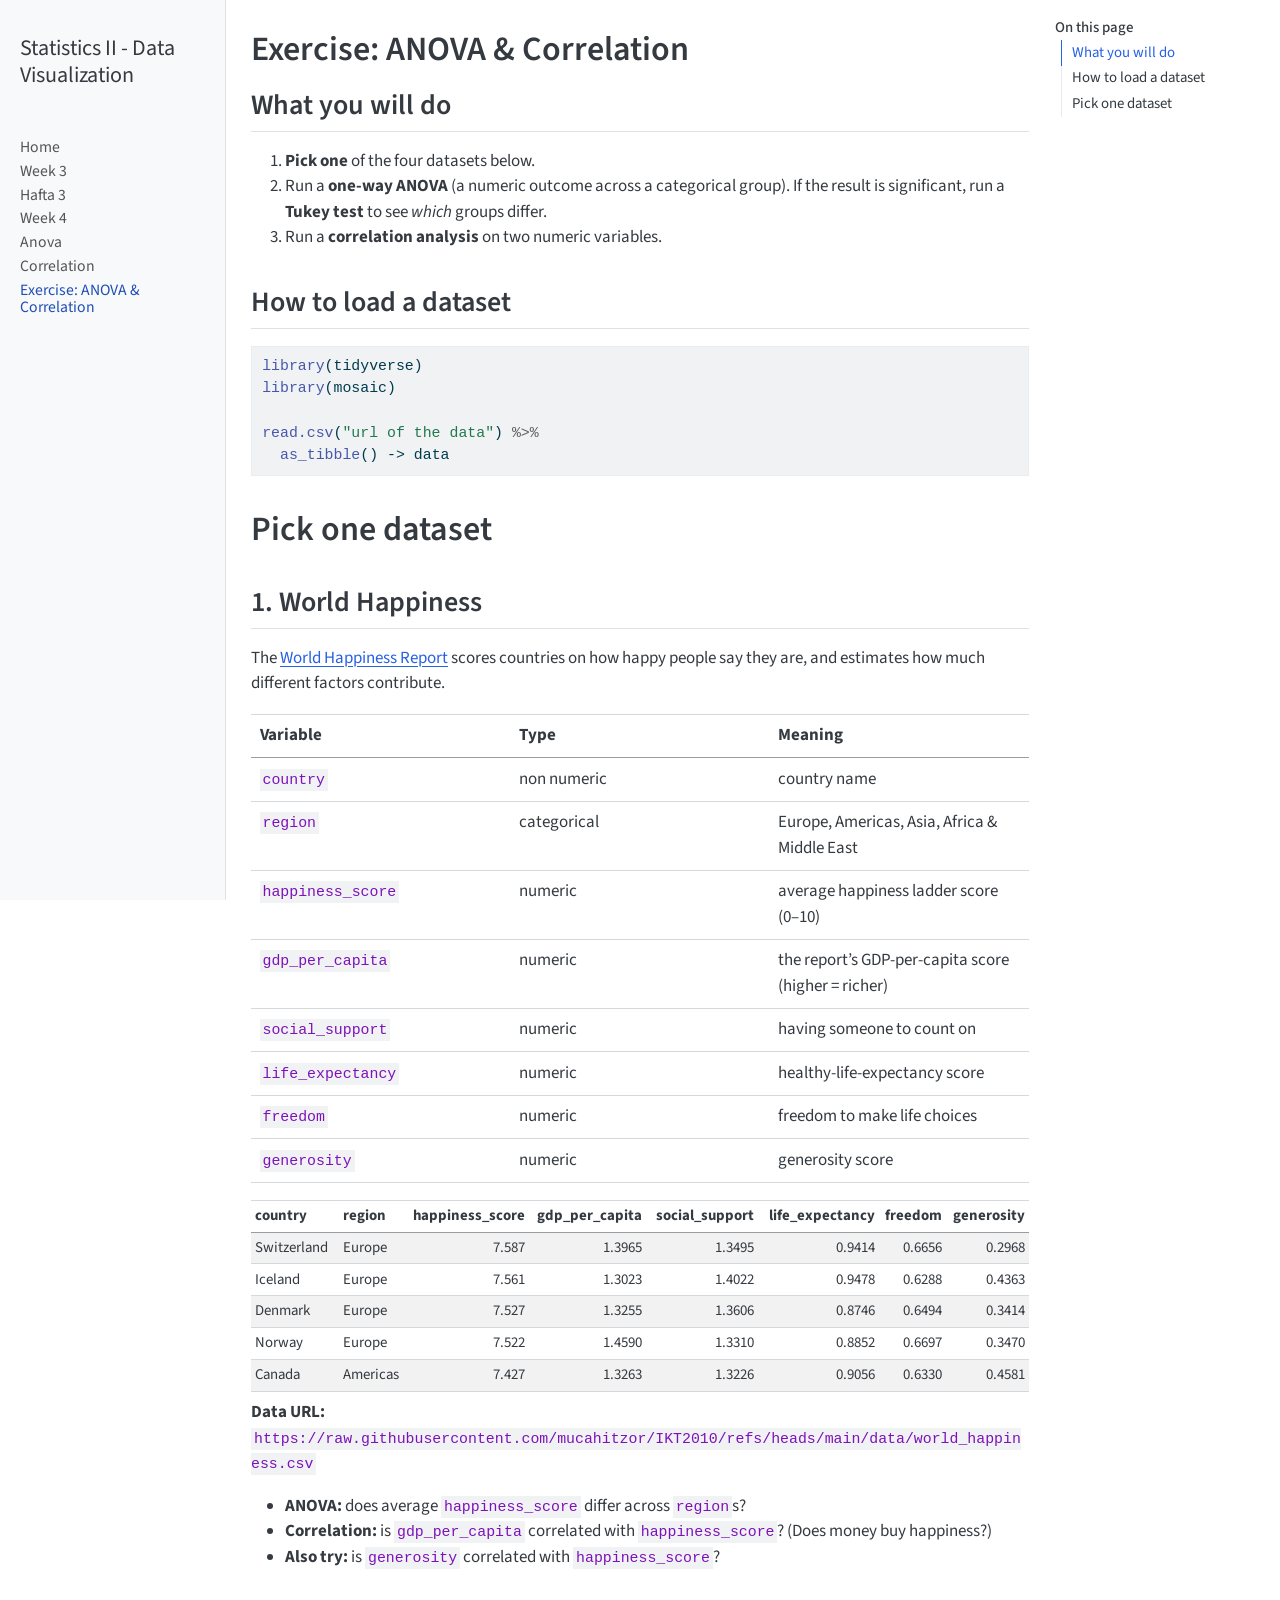
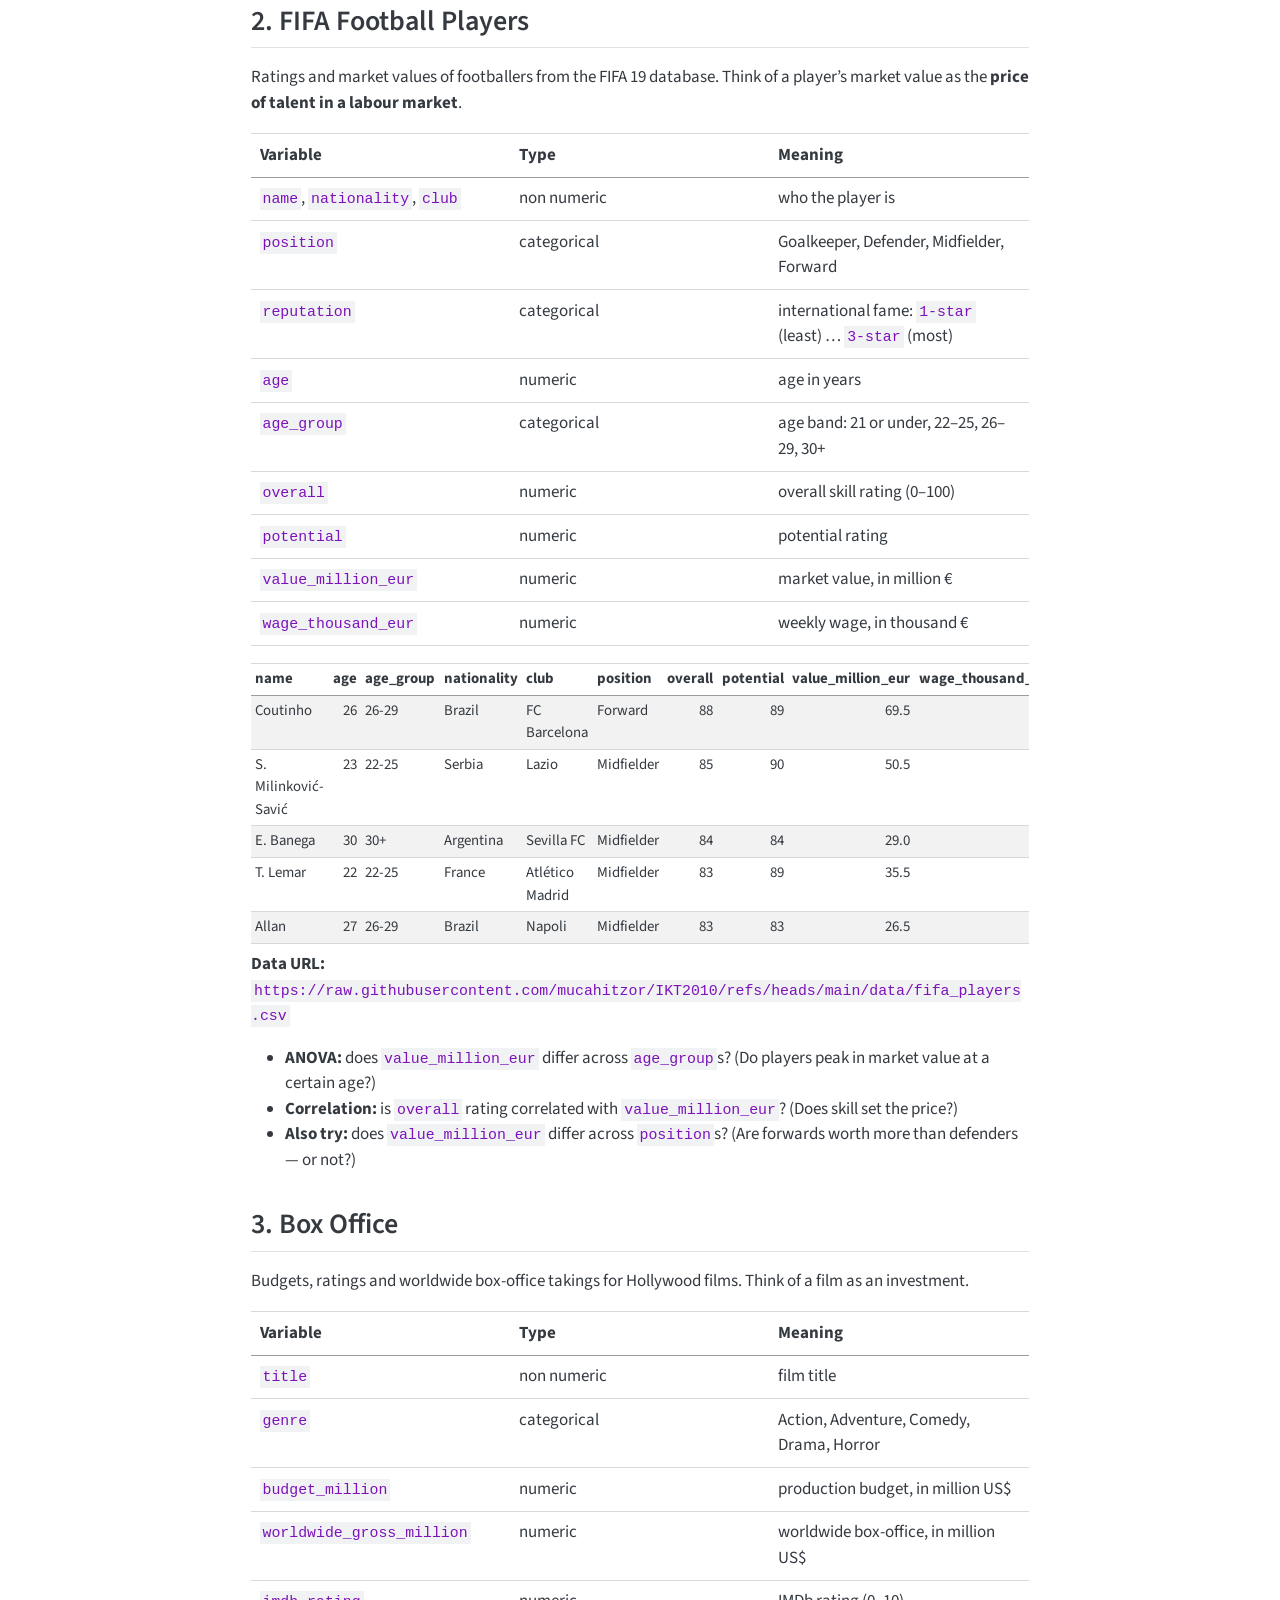
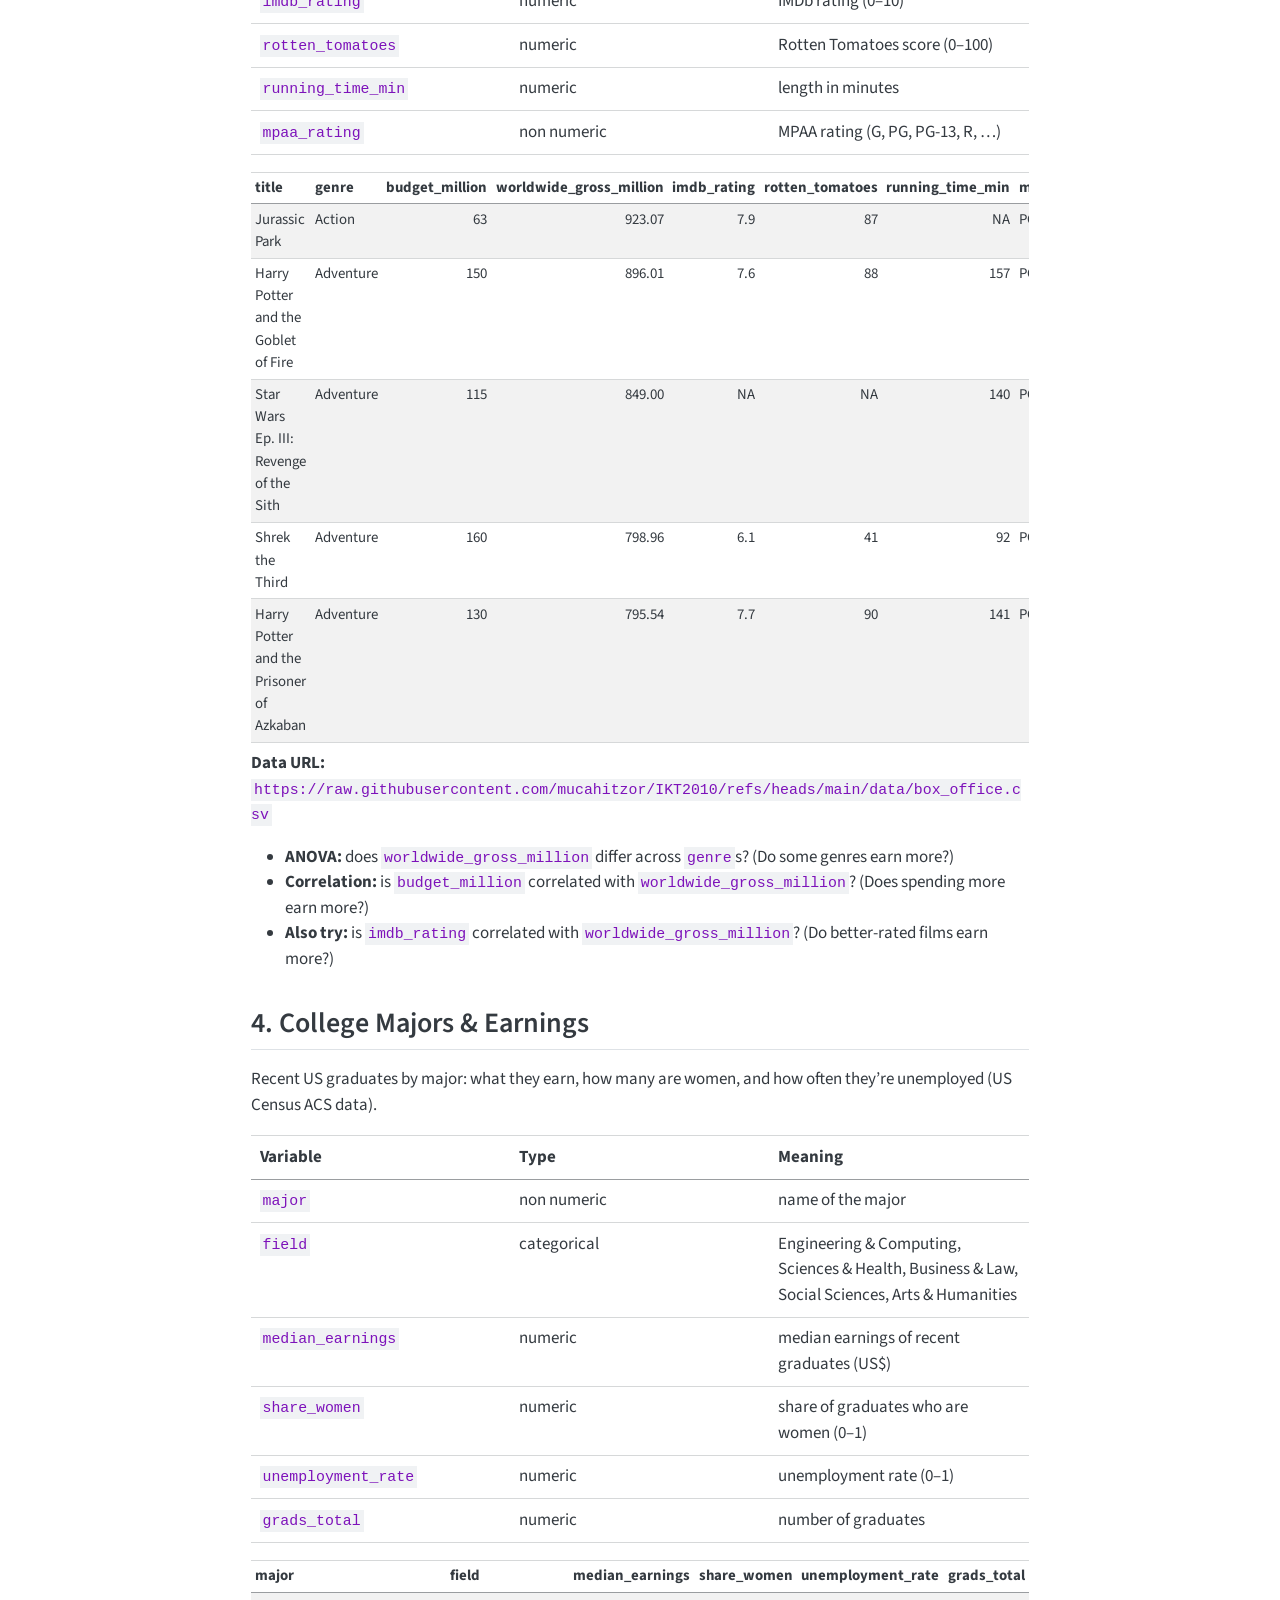
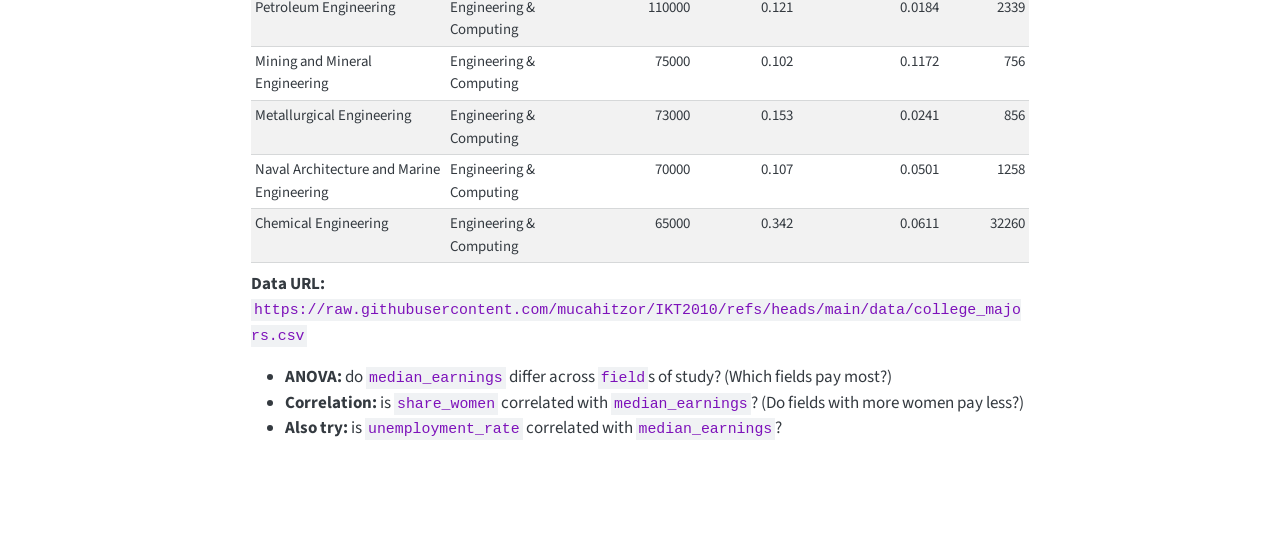
==== commit 38377c80: "Add the dataset URLs to the ANOVA & correlation exercise page Now that the four CSVs are on GitHub, " ====
--- a/docs/exercises_anova_correlation.html
+++ b/docs/exercises_anova_correlation.html
@@ -386,6 +386,7 @@
 </table>
 </div>
 </div>
+<p><strong>Data URL:</strong> <code>https://raw.githubusercontent.com/mucahitzor/IKT2010/refs/heads/main/data/world_happiness.csv</code></p>
 <ul>
 <li><strong>ANOVA:</strong> does average <code>happiness_score</code> differ across <code>region</code>s?</li>
 <li><strong>Correlation:</strong> is <code>gdp_per_capita</code> correlated with <code>happiness_score</code>? (Does money buy happiness?)</li>
@@ -557,6 +558,7 @@
 </table>
 </div>
 </div>
+<p><strong>Data URL:</strong> <code>https://raw.githubusercontent.com/mucahitzor/IKT2010/refs/heads/main/data/fifa_players.csv</code></p>
 <ul>
 <li><strong>ANOVA:</strong> does <code>value_million_eur</code> differ across <code>age_group</code>s? (Do players peak in market value at a certain age?)</li>
 <li><strong>Correlation:</strong> is <code>overall</code> rating correlated with <code>value_million_eur</code>? (Does skill set the price?)</li>
@@ -702,6 +704,7 @@
 </table>
 </div>
 </div>
+<p><strong>Data URL:</strong> <code>https://raw.githubusercontent.com/mucahitzor/IKT2010/refs/heads/main/data/box_office.csv</code></p>
 <ul>
 <li><strong>ANOVA:</strong> does <code>worldwide_gross_million</code> differ across <code>genre</code>s? (Do some genres earn more?)</li>
 <li><strong>Correlation:</strong> is <code>budget_million</code> correlated with <code>worldwide_gross_million</code>? (Does spending more earn more?)</li>
@@ -823,6 +826,7 @@
 </table>
 </div>
 </div>
+<p><strong>Data URL:</strong> <code>https://raw.githubusercontent.com/mucahitzor/IKT2010/refs/heads/main/data/college_majors.csv</code></p>
 <ul>
 <li><strong>ANOVA:</strong> do <code>median_earnings</code> differ across <code>field</code>s of study? (Which fields pay most?)</li>
 <li><strong>Correlation:</strong> is <code>share_women</code> correlated with <code>median_earnings</code>? (Do fields with more women pay less?)</li>
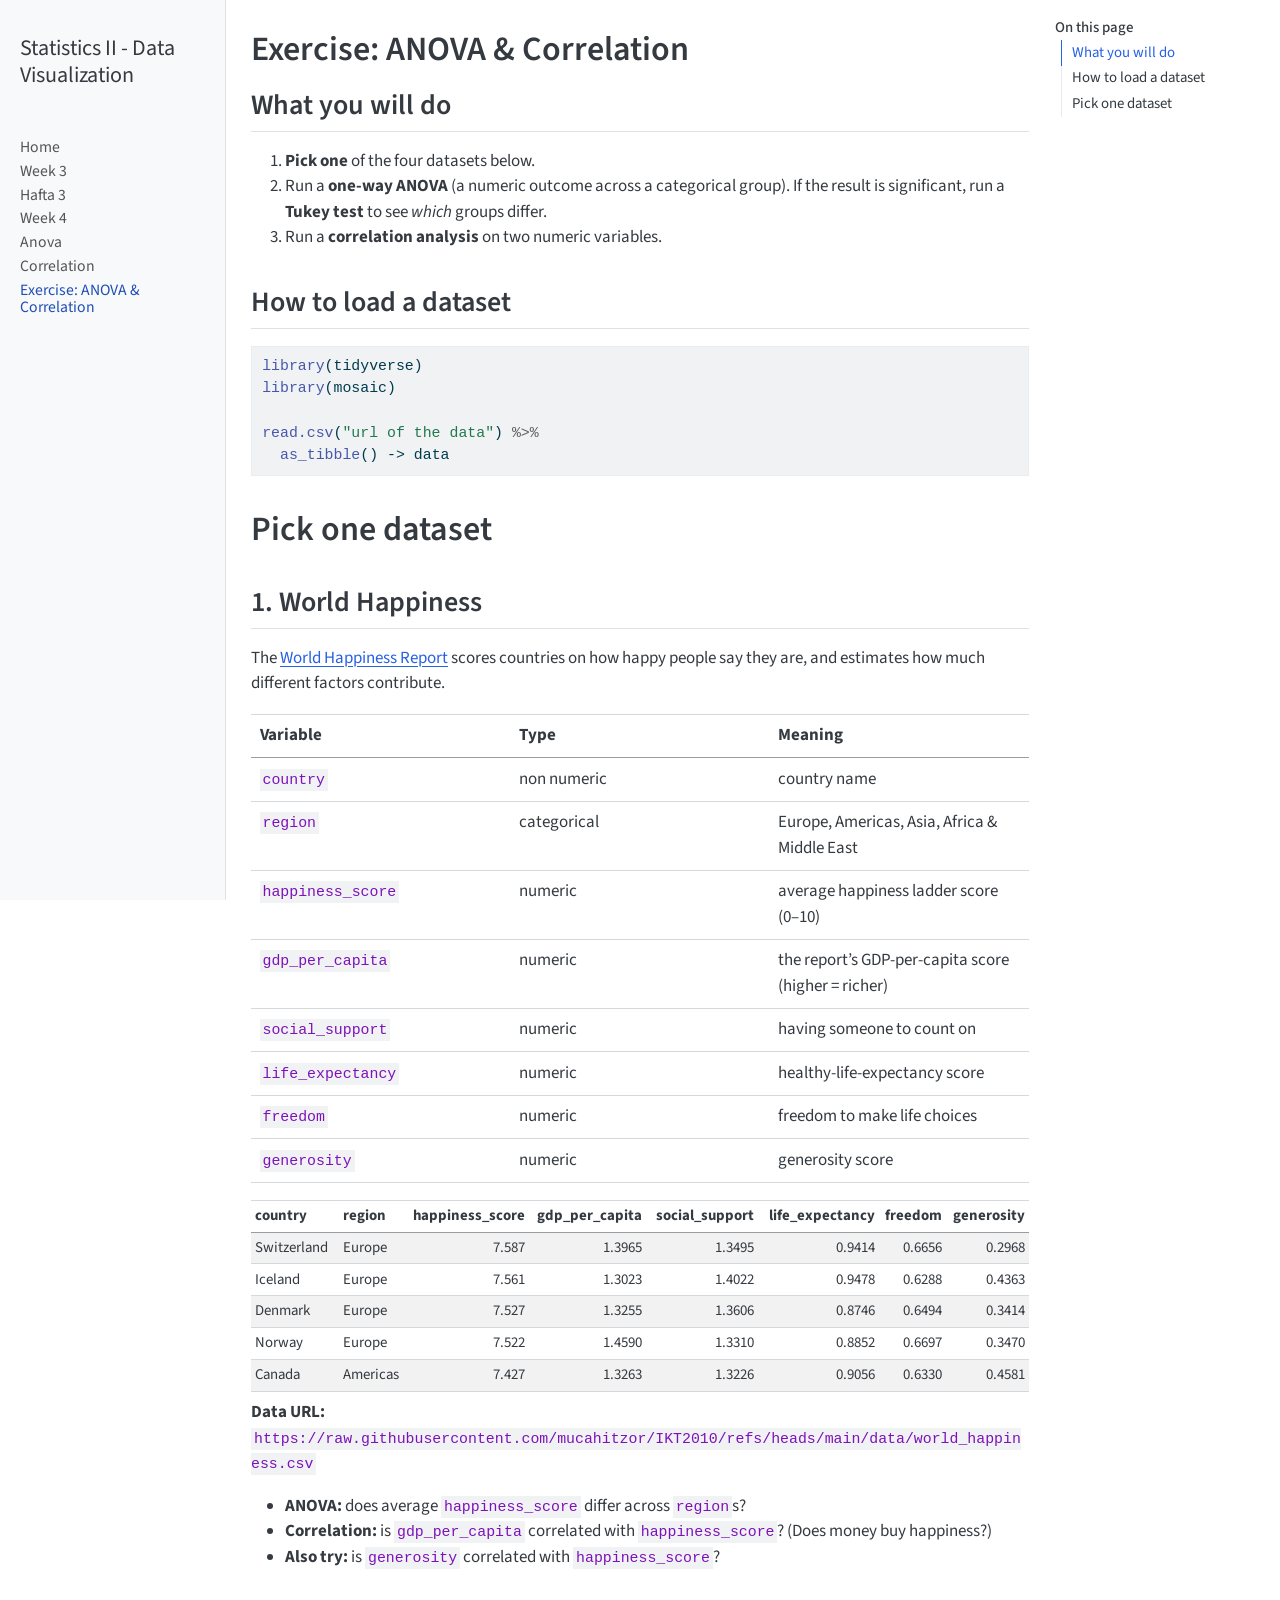
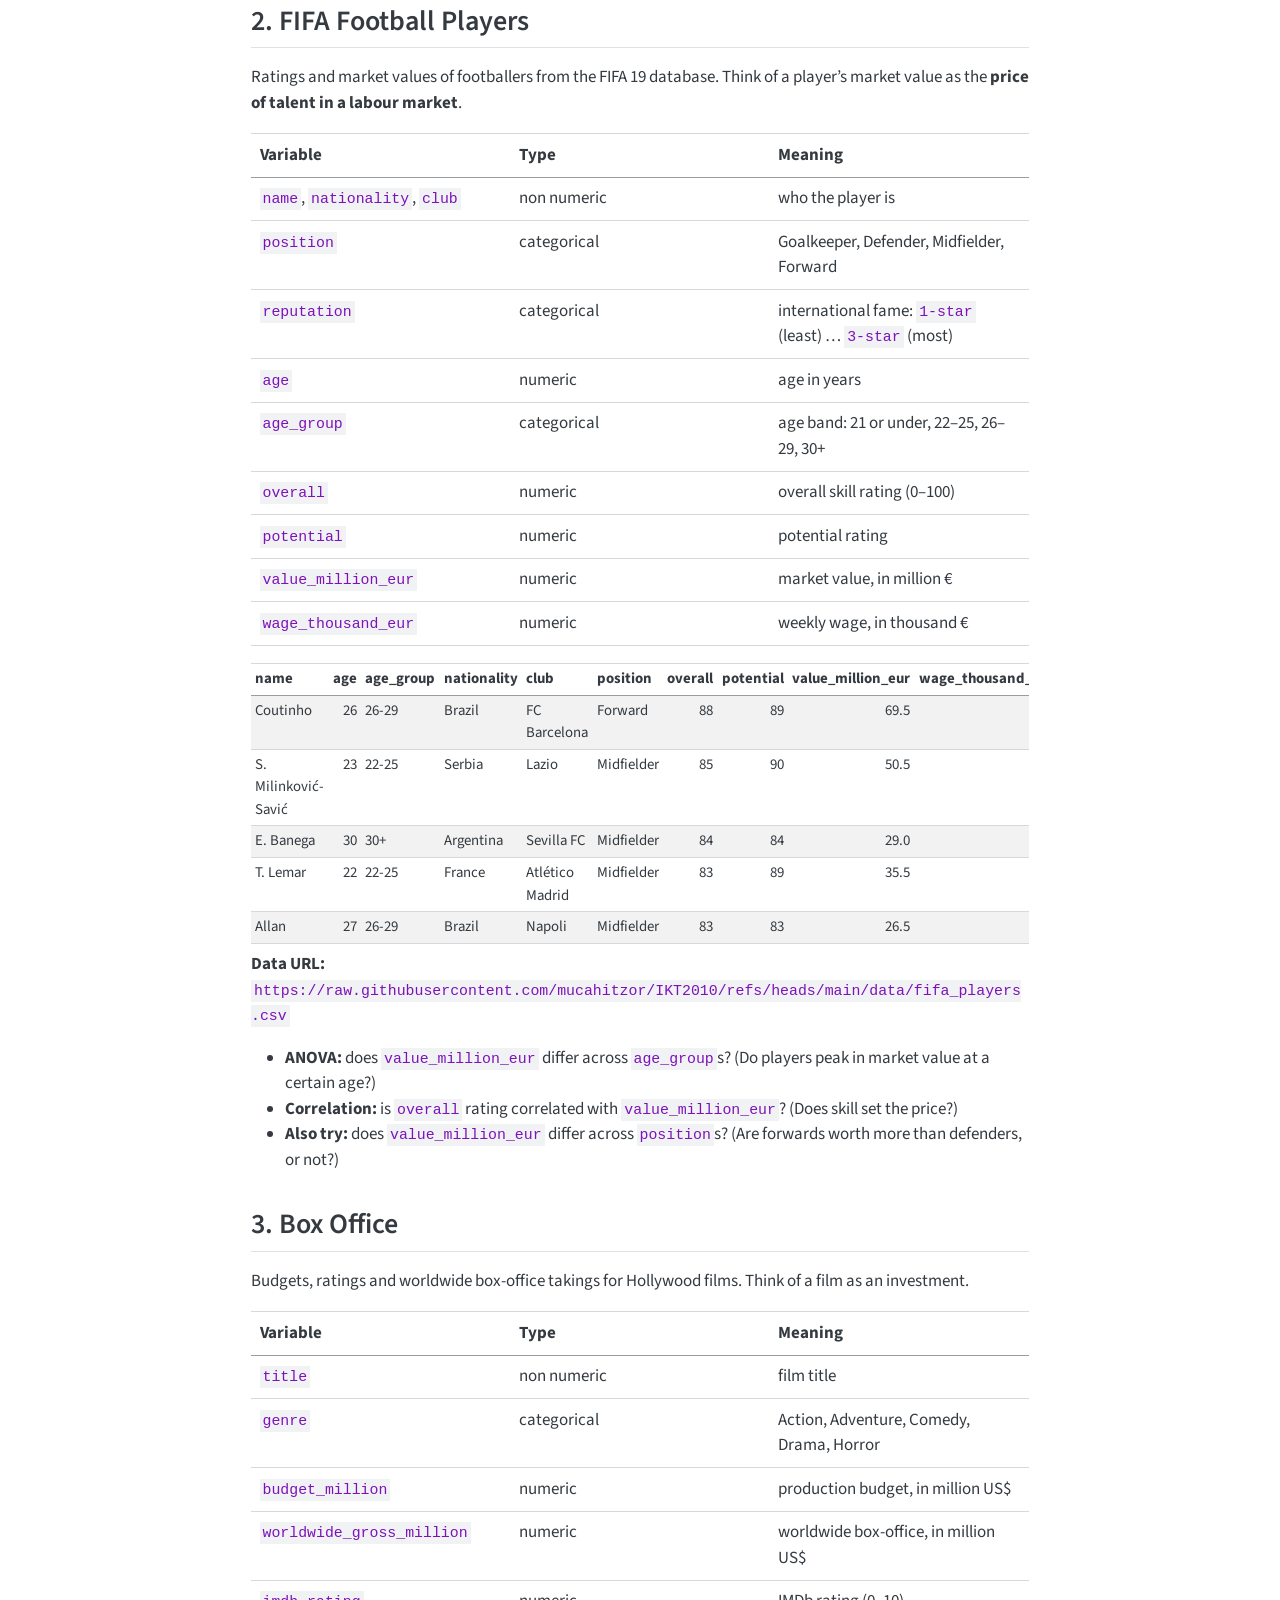
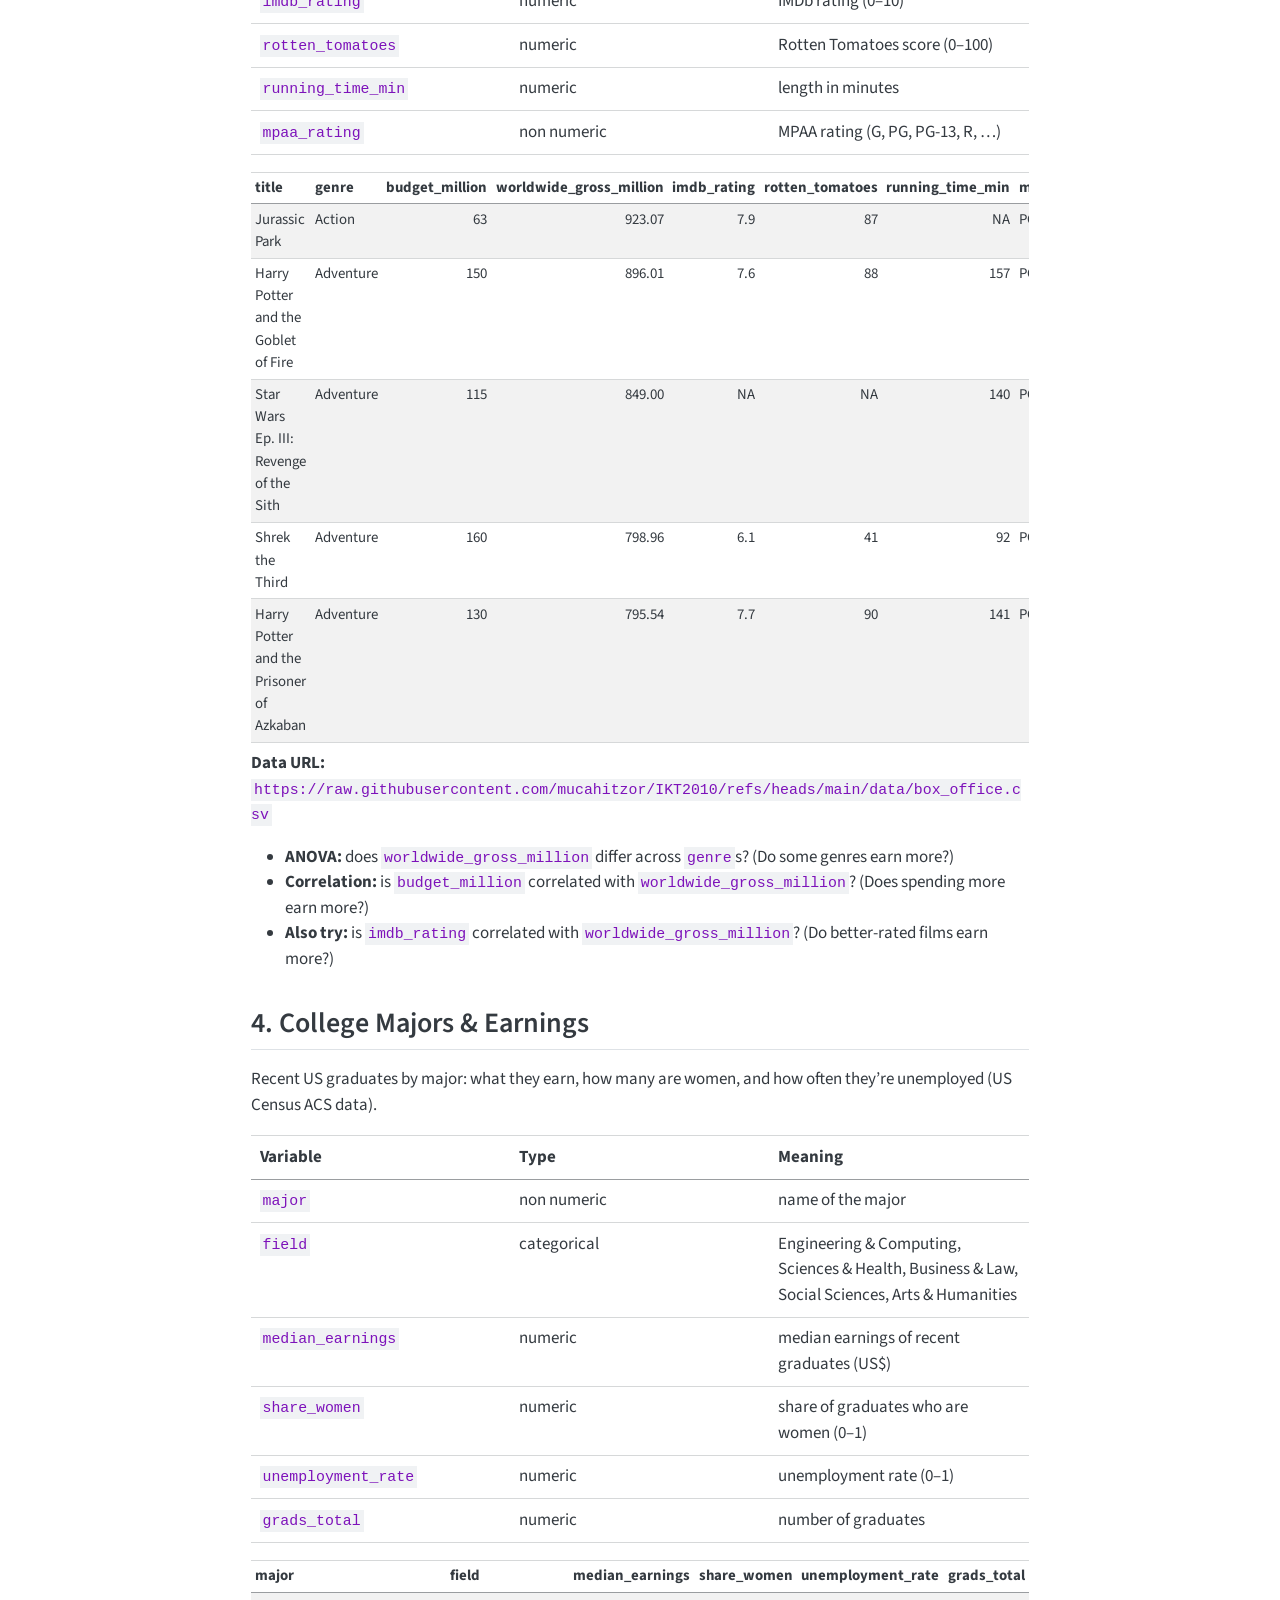
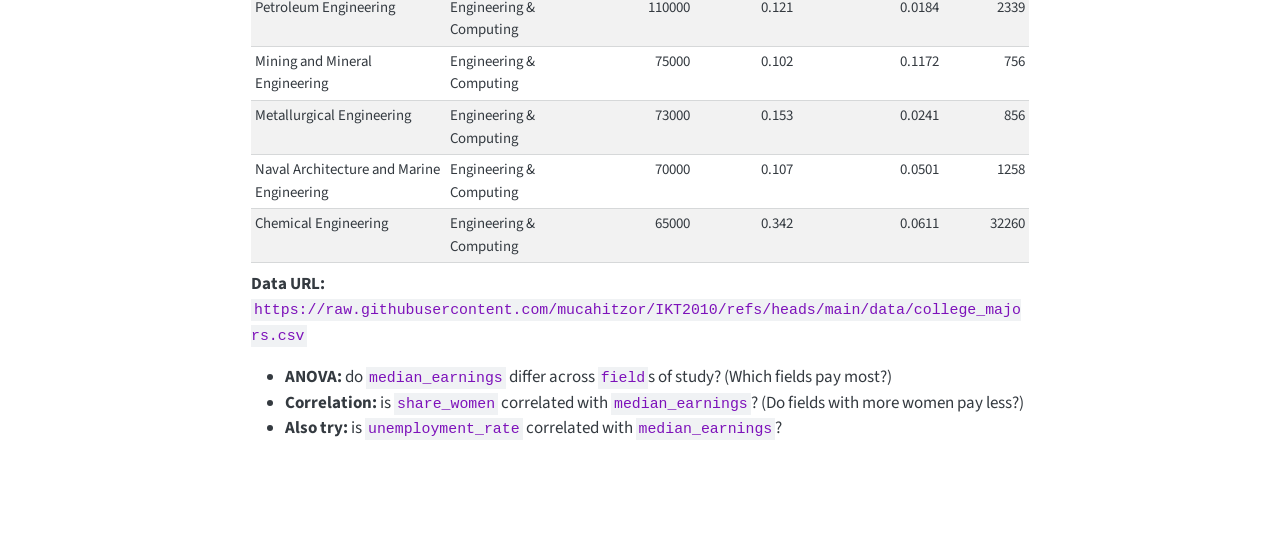
==== commit 900b3b8a: "w" ====
--- a/docs/exercises_anova_correlation.html
+++ b/docs/exercises_anova_correlation.html
@@ -562,7 +562,7 @@
 <ul>
 <li><strong>ANOVA:</strong> does <code>value_million_eur</code> differ across <code>age_group</code>s? (Do players peak in market value at a certain age?)</li>
 <li><strong>Correlation:</strong> is <code>overall</code> rating correlated with <code>value_million_eur</code>? (Does skill set the price?)</li>
-<li><strong>Also try:</strong> does <code>value_million_eur</code> differ across <code>position</code>s? (Are forwards worth more than defenders — or not?)</li>
+<li><strong>Also try:</strong> does <code>value_million_eur</code> differ across <code>position</code>s? (Are forwards worth more than defenders, or not?)</li>
 </ul>
 </section>
 <section id="boxoffice" class="level2">
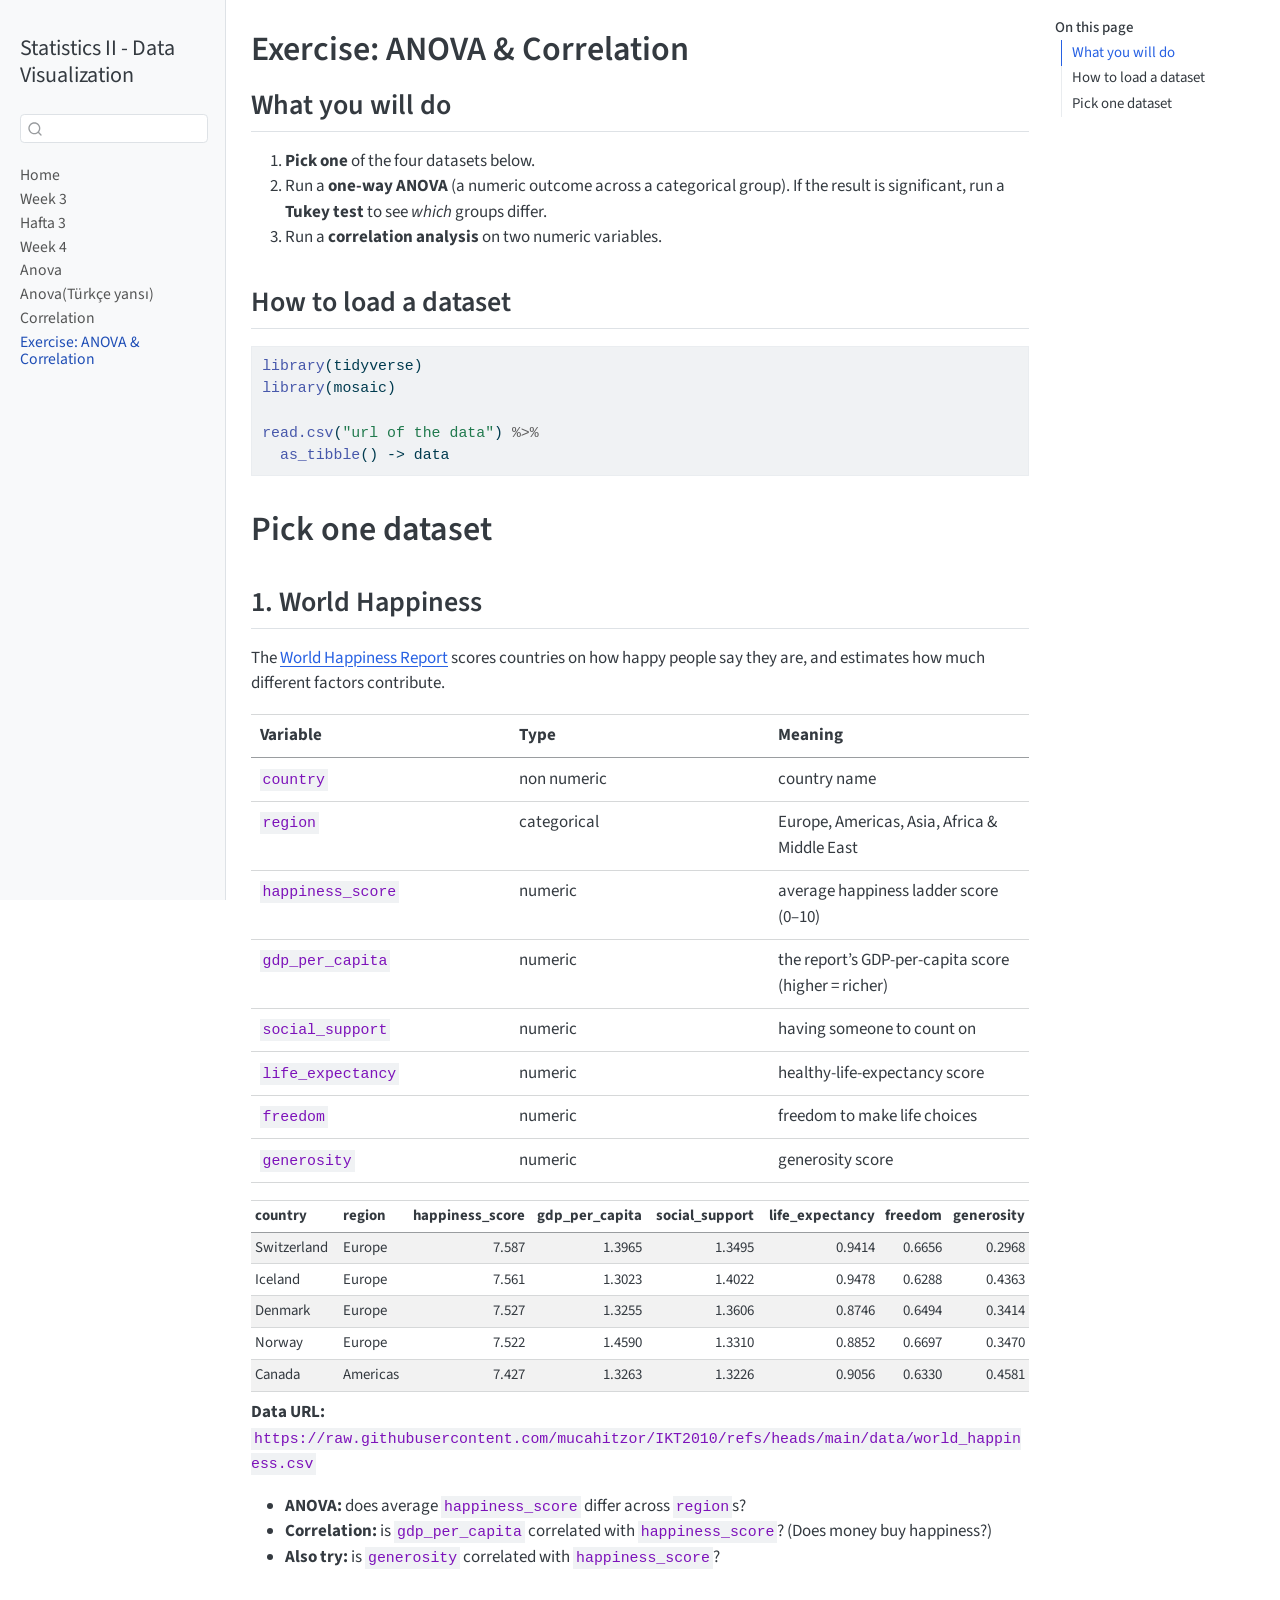
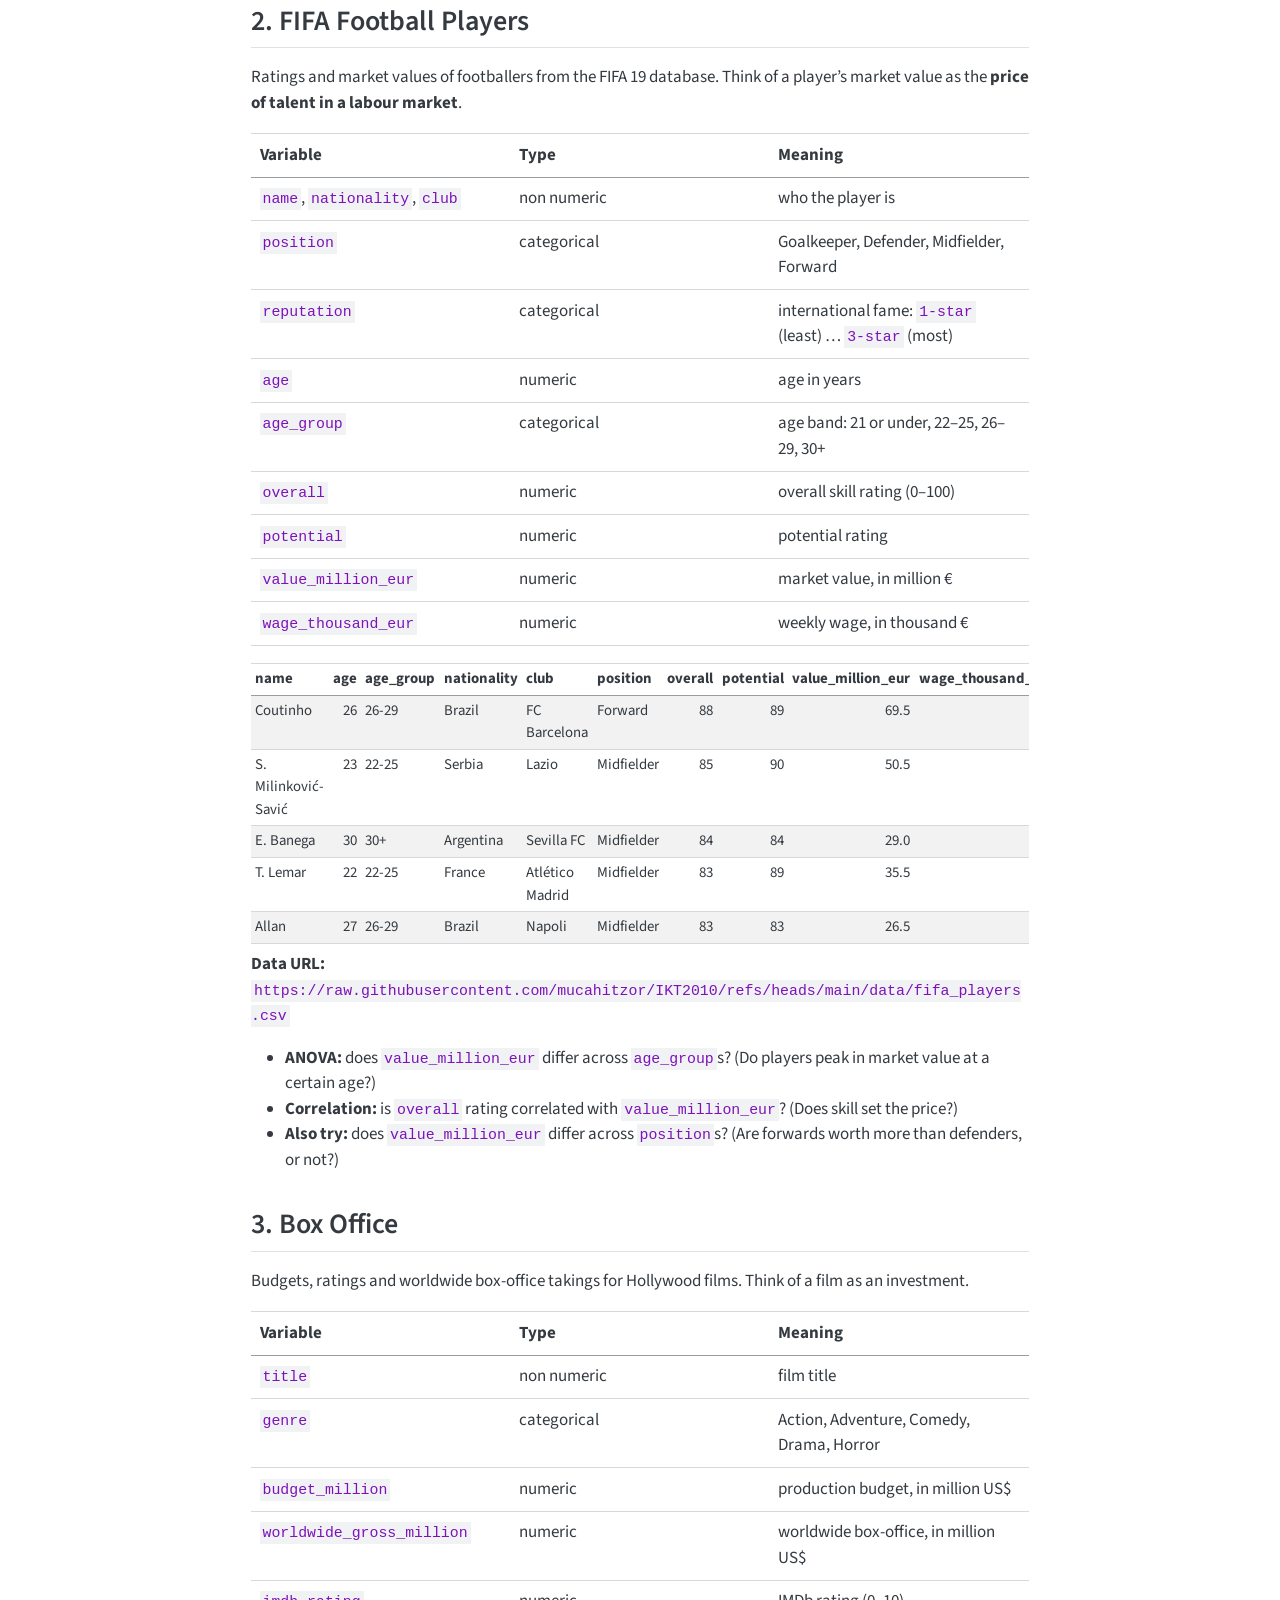
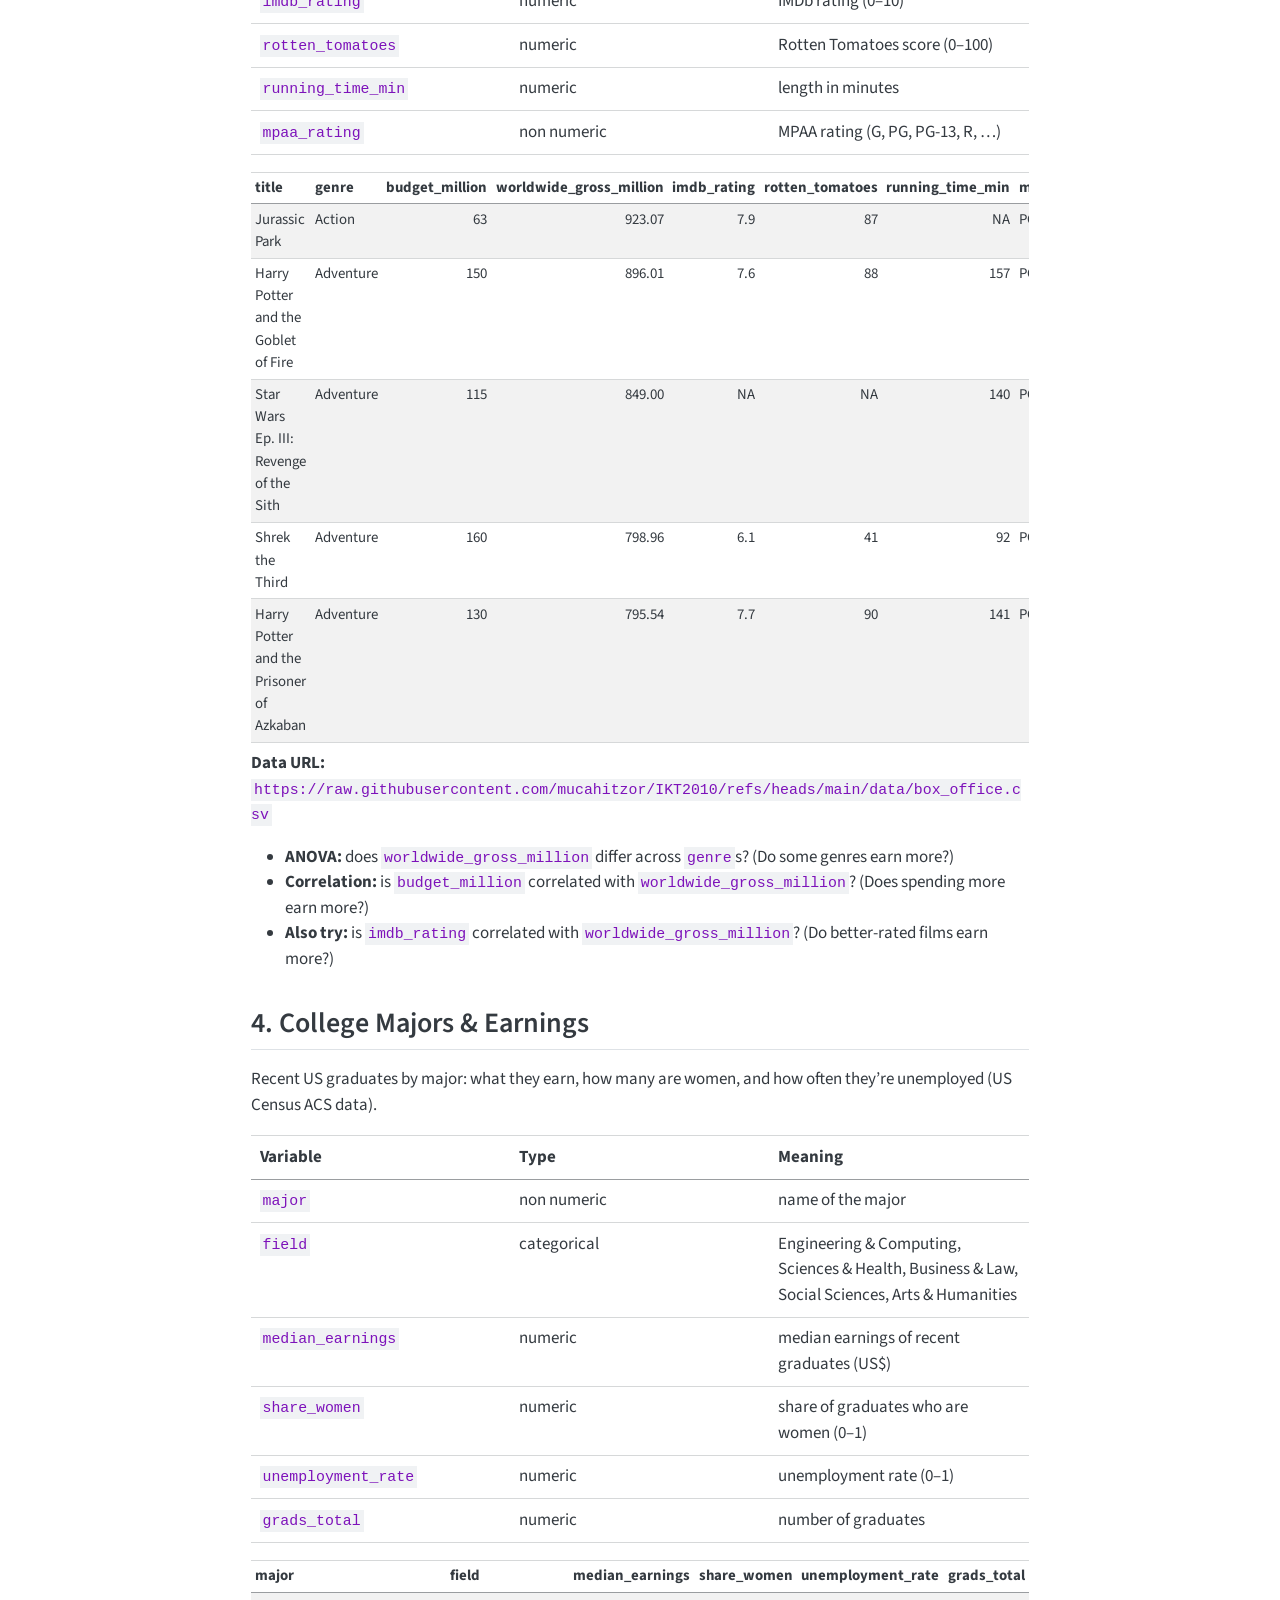
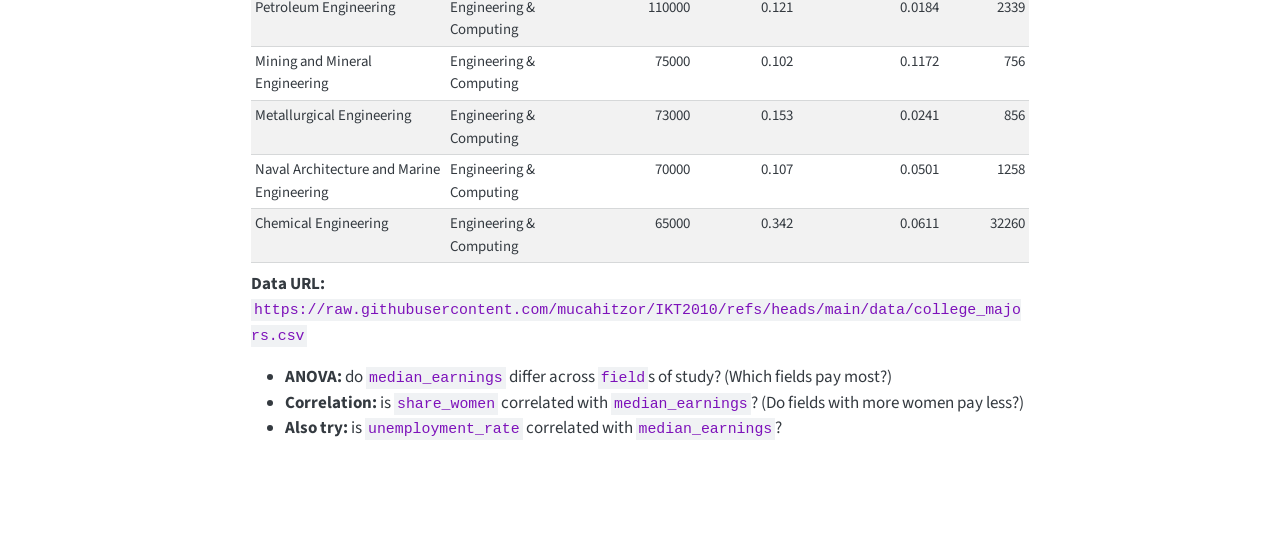
==== commit 313601c6: "added turkish slides for anova" ====
--- a/docs/exercises_anova_correlation.html
+++ b/docs/exercises_anova_correlation.html
@@ -2,13 +2,16 @@
 <html xmlns="http://www.w3.org/1999/xhtml" lang="en" xml:lang="en"><head>
 
 <meta charset="utf-8">
-<meta name="generator" content="quarto-1.8.27">
+<meta name="generator" content="quarto-1.9.37">
 
 <meta name="viewport" content="width=device-width, initial-scale=1.0, user-scalable=yes">
 
 
 <title>Exercise: ANOVA &amp; Correlation – Statistics II - Data Visualization</title>
 <style>
+/* Default styles provided by pandoc.
+** See https://pandoc.org/MANUAL.html#variables-for-html for config info.
+*/
 code{white-space: pre-wrap;}
 span.smallcaps{font-variant: small-caps;}
 div.columns{display: flex; gap: min(4vw, 1.5em);}
@@ -67,15 +70,14 @@
 <meta name="quarto:offset" content="./">
 <script src="site_libs/quarto-html/quarto.js" type="module"></script>
 <script src="site_libs/quarto-html/tabsets/tabsets.js" type="module"></script>
-<script src="site_libs/quarto-html/axe/axe-check.js" type="module"></script>
 <script src="site_libs/quarto-html/popper.min.js"></script>
 <script src="site_libs/quarto-html/tippy.umd.min.js"></script>
 <script src="site_libs/quarto-html/anchor.min.js"></script>
 <link href="site_libs/quarto-html/tippy.css" rel="stylesheet">
-<link href="site_libs/quarto-html/quarto-syntax-highlighting-ed96de9b727972fe78a7b5d16c58bf87.css" rel="stylesheet" id="quarto-text-highlighting-styles">
+<link href="site_libs/quarto-html/quarto-syntax-highlighting-7f8f88aac4f3542376d5c11b86a4c14d.css" rel="stylesheet" id="quarto-text-highlighting-styles">
 <script src="site_libs/bootstrap/bootstrap.min.js"></script>
 <link href="site_libs/bootstrap/bootstrap-icons.css" rel="stylesheet">
-<link href="site_libs/bootstrap/bootstrap-a35d343c8bdbcb87d3b82ed68e48a46c.min.css" rel="stylesheet" append-hash="true" id="quarto-bootstrap" data-mode="light">
+<link href="site_libs/bootstrap/bootstrap-787e033c7b6f65c9dfccb6078e5d2d34.min.css" rel="stylesheet" append-hash="true" id="quarto-bootstrap" data-mode="light">
 <script id="quarto-search-options" type="application/json">{
   "location": "sidebar",
   "copy-button": false,
@@ -169,6 +171,12 @@
   <div class="sidebar-item-container"> 
   <a href="./slides_week8.html" class="sidebar-item-text sidebar-link">
  <span class="menu-text">Anova</span></a>
+  </div>
+</li>
+        <li class="sidebar-item">
+  <div class="sidebar-item-container"> 
+  <a href="./slides_week8_tr.html" class="sidebar-item-text sidebar-link">
+ <span class="menu-text">Anova(Türkçe yansı)</span></a>
   </div>
 </li>
         <li class="sidebar-item">
--- a/docs/site_libs/quarto-html/quarto-syntax-highlighting-7f8f88aac4f3542376d5c11b86a4c14d.css
+++ b/docs/site_libs/quarto-html/quarto-syntax-highlighting-7f8f88aac4f3542376d5c11b86a4c14d.css
@@ -0,0 +1,236 @@
+/* quarto syntax highlight colors */
+:root {
+  --quarto-hl-ot-color: #003B4F;
+  --quarto-hl-at-color: #657422;
+  --quarto-hl-ss-color: #20794D;
+  --quarto-hl-an-color: #5E5E5E;
+  --quarto-hl-fu-color: #4758AB;
+  --quarto-hl-st-color: #20794D;
+  --quarto-hl-cf-color: #003B4F;
+  --quarto-hl-op-color: #5E5E5E;
+  --quarto-hl-er-color: #AD0000;
+  --quarto-hl-bn-color: #AD0000;
+  --quarto-hl-al-color: #AD0000;
+  --quarto-hl-va-color: #111111;
+  --quarto-hl-bu-color: inherit;
+  --quarto-hl-ex-color: inherit;
+  --quarto-hl-pp-color: #AD0000;
+  --quarto-hl-in-color: #5E5E5E;
+  --quarto-hl-vs-color: #20794D;
+  --quarto-hl-wa-color: #5E5E5E;
+  --quarto-hl-do-color: #5E5E5E;
+  --quarto-hl-im-color: #00769E;
+  --quarto-hl-ch-color: #20794D;
+  --quarto-hl-dt-color: #AD0000;
+  --quarto-hl-fl-color: #AD0000;
+  --quarto-hl-co-color: #5E5E5E;
+  --quarto-hl-cv-color: #5E5E5E;
+  --quarto-hl-cn-color: #8f5902;
+  --quarto-hl-sc-color: #5E5E5E;
+  --quarto-hl-dv-color: #AD0000;
+  --quarto-hl-kw-color: #003B4F;
+}
+
+/* other quarto variables */
+:root {
+  --quarto-font-monospace: SFMono-Regular, Menlo, Monaco, Consolas, "Liberation Mono", "Courier New", monospace;
+}
+
+/* syntax highlight based on Pandoc's rules */
+pre > code.sourceCode > span {
+  color: #003B4F;
+}
+
+code.sourceCode > span {
+  color: #003B4F;
+}
+
+div.sourceCode,
+div.sourceCode pre.sourceCode {
+  color: #003B4F;
+}
+
+/* Normal */
+code span {
+  color: #003B4F;
+}
+
+/* Alert */
+code span.al {
+  color: #AD0000;
+  font-style: inherit;
+}
+
+/* Annotation */
+code span.an {
+  color: #5E5E5E;
+  font-style: inherit;
+}
+
+/* Attribute */
+code span.at {
+  color: #657422;
+  font-style: inherit;
+}
+
+/* BaseN */
+code span.bn {
+  color: #AD0000;
+  font-style: inherit;
+}
+
+/* BuiltIn */
+code span.bu {
+  font-style: inherit;
+}
+
+/* ControlFlow */
+code span.cf {
+  color: #003B4F;
+  font-weight: bold;
+  font-style: inherit;
+}
+
+/* Char */
+code span.ch {
+  color: #20794D;
+  font-style: inherit;
+}
+
+/* Constant */
+code span.cn {
+  color: #8f5902;
+  font-style: inherit;
+}
+
+/* Comment */
+code span.co {
+  color: #5E5E5E;
+  font-style: inherit;
+}
+
+/* CommentVar */
+code span.cv {
+  color: #5E5E5E;
+  font-style: italic;
+}
+
+/* Documentation */
+code span.do {
+  color: #5E5E5E;
+  font-style: italic;
+}
+
+/* DataType */
+code span.dt {
+  color: #AD0000;
+  font-style: inherit;
+}
+
+/* DecVal */
+code span.dv {
+  color: #AD0000;
+  font-style: inherit;
+}
+
+/* Error */
+code span.er {
+  color: #AD0000;
+  font-style: inherit;
+}
+
+/* Extension */
+code span.ex {
+  font-style: inherit;
+}
+
+/* Float */
+code span.fl {
+  color: #AD0000;
+  font-style: inherit;
+}
+
+/* Function */
+code span.fu {
+  color: #4758AB;
+  font-style: inherit;
+}
+
+/* Import */
+code span.im {
+  color: #00769E;
+  font-style: inherit;
+}
+
+/* Information */
+code span.in {
+  color: #5E5E5E;
+  font-style: inherit;
+}
+
+/* Keyword */
+code span.kw {
+  color: #003B4F;
+  font-weight: bold;
+  font-style: inherit;
+}
+
+/* Operator */
+code span.op {
+  color: #5E5E5E;
+  font-style: inherit;
+}
+
+/* Other */
+code span.ot {
+  color: #003B4F;
+  font-style: inherit;
+}
+
+/* Preprocessor */
+code span.pp {
+  color: #AD0000;
+  font-style: inherit;
+}
+
+/* SpecialChar */
+code span.sc {
+  color: #5E5E5E;
+  font-style: inherit;
+}
+
+/* SpecialString */
+code span.ss {
+  color: #20794D;
+  font-style: inherit;
+}
+
+/* String */
+code span.st {
+  color: #20794D;
+  font-style: inherit;
+}
+
+/* Variable */
+code span.va {
+  color: #111111;
+  font-style: inherit;
+}
+
+/* VerbatimString */
+code span.vs {
+  color: #20794D;
+  font-style: inherit;
+}
+
+/* Warning */
+code span.wa {
+  color: #5E5E5E;
+  font-style: italic;
+}
+
+.prevent-inlining {
+  content: "</";
+}
+
+/*# sourceMappingURL=789ad8cd35626ba772517505b42a116e.css.map */
